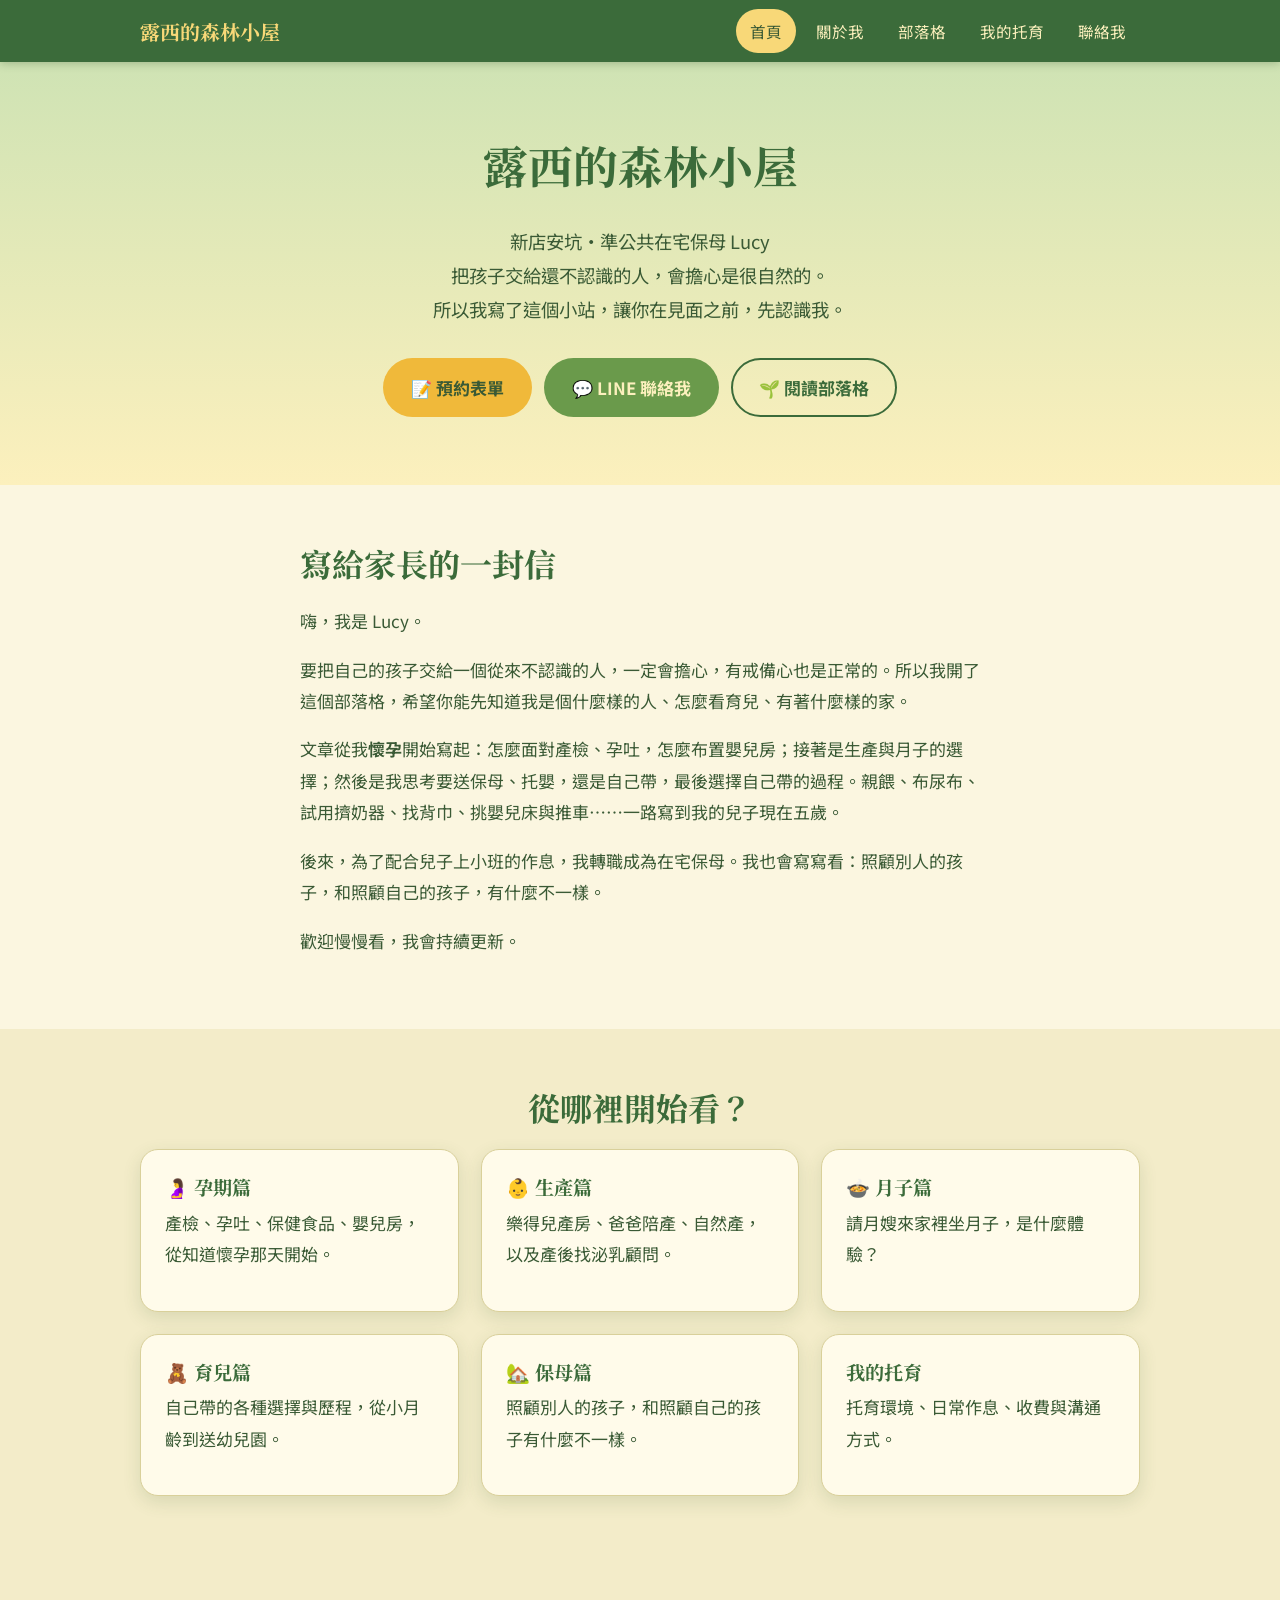
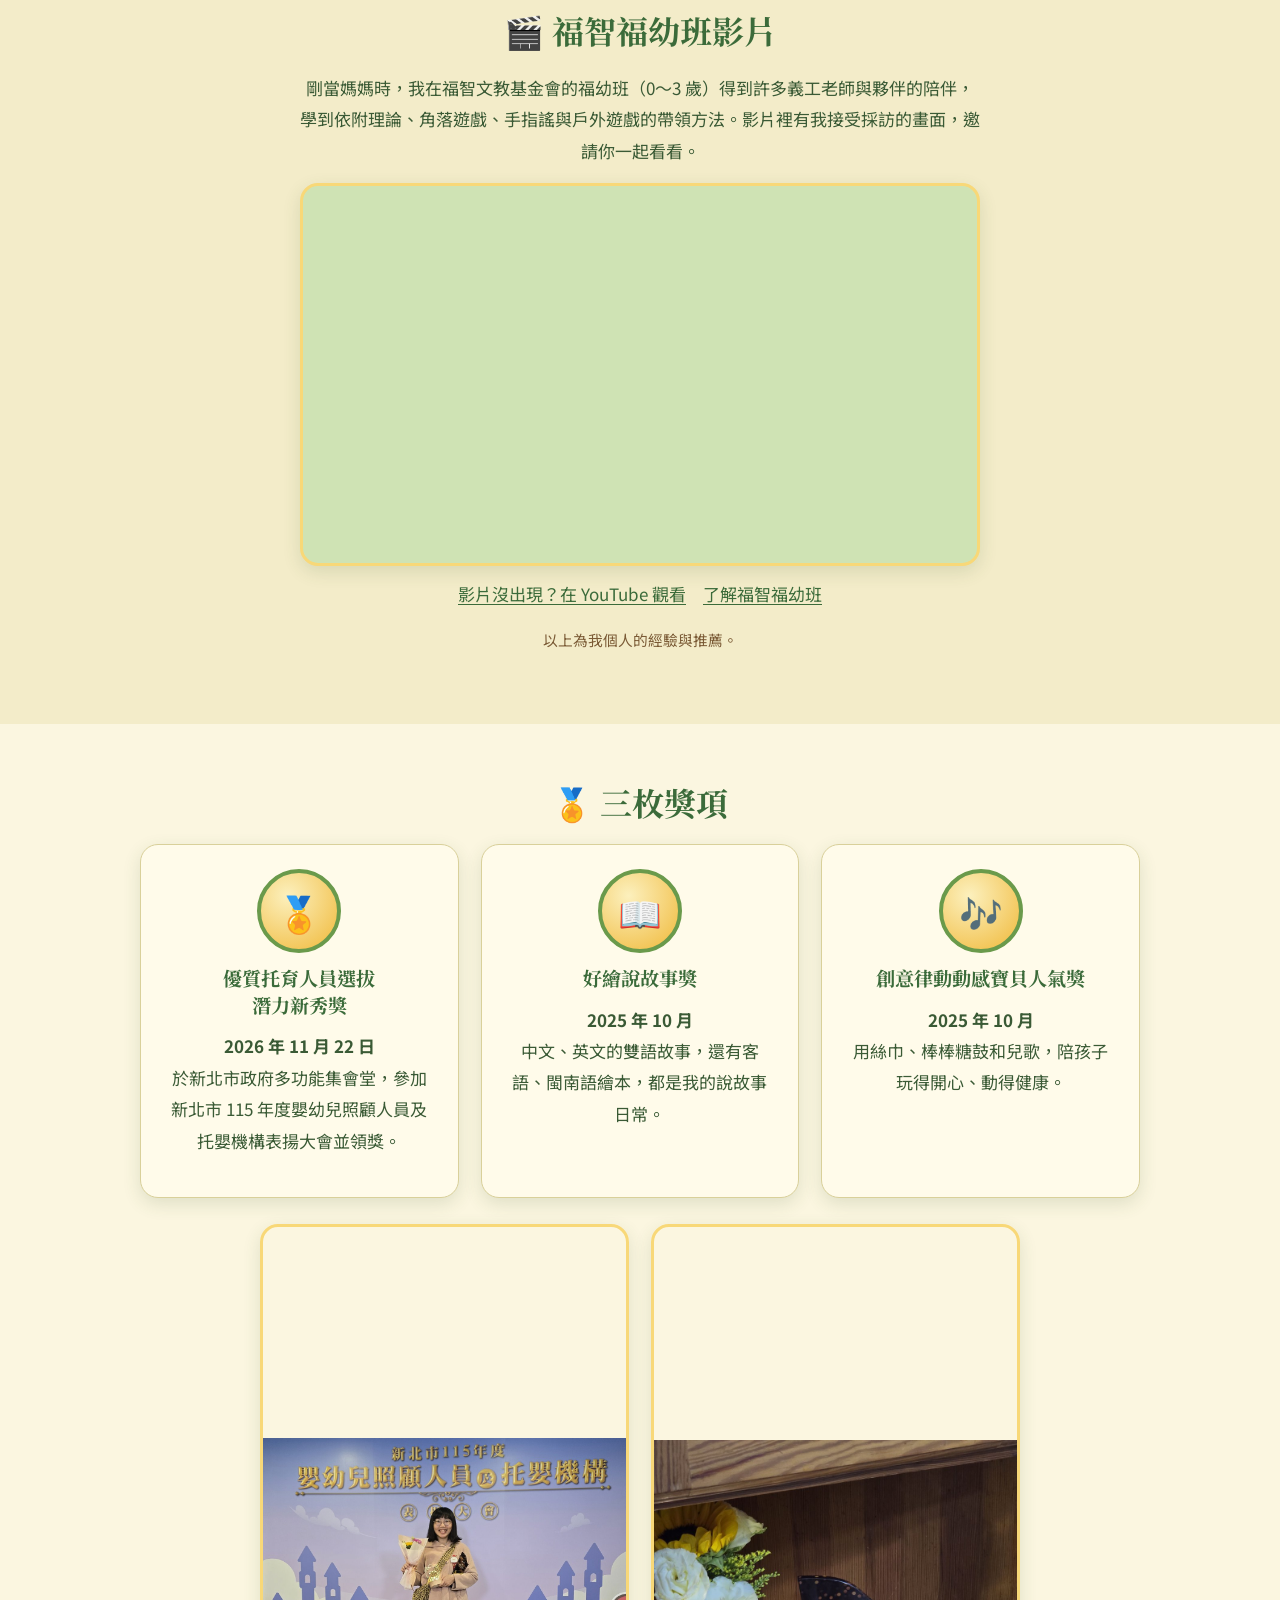
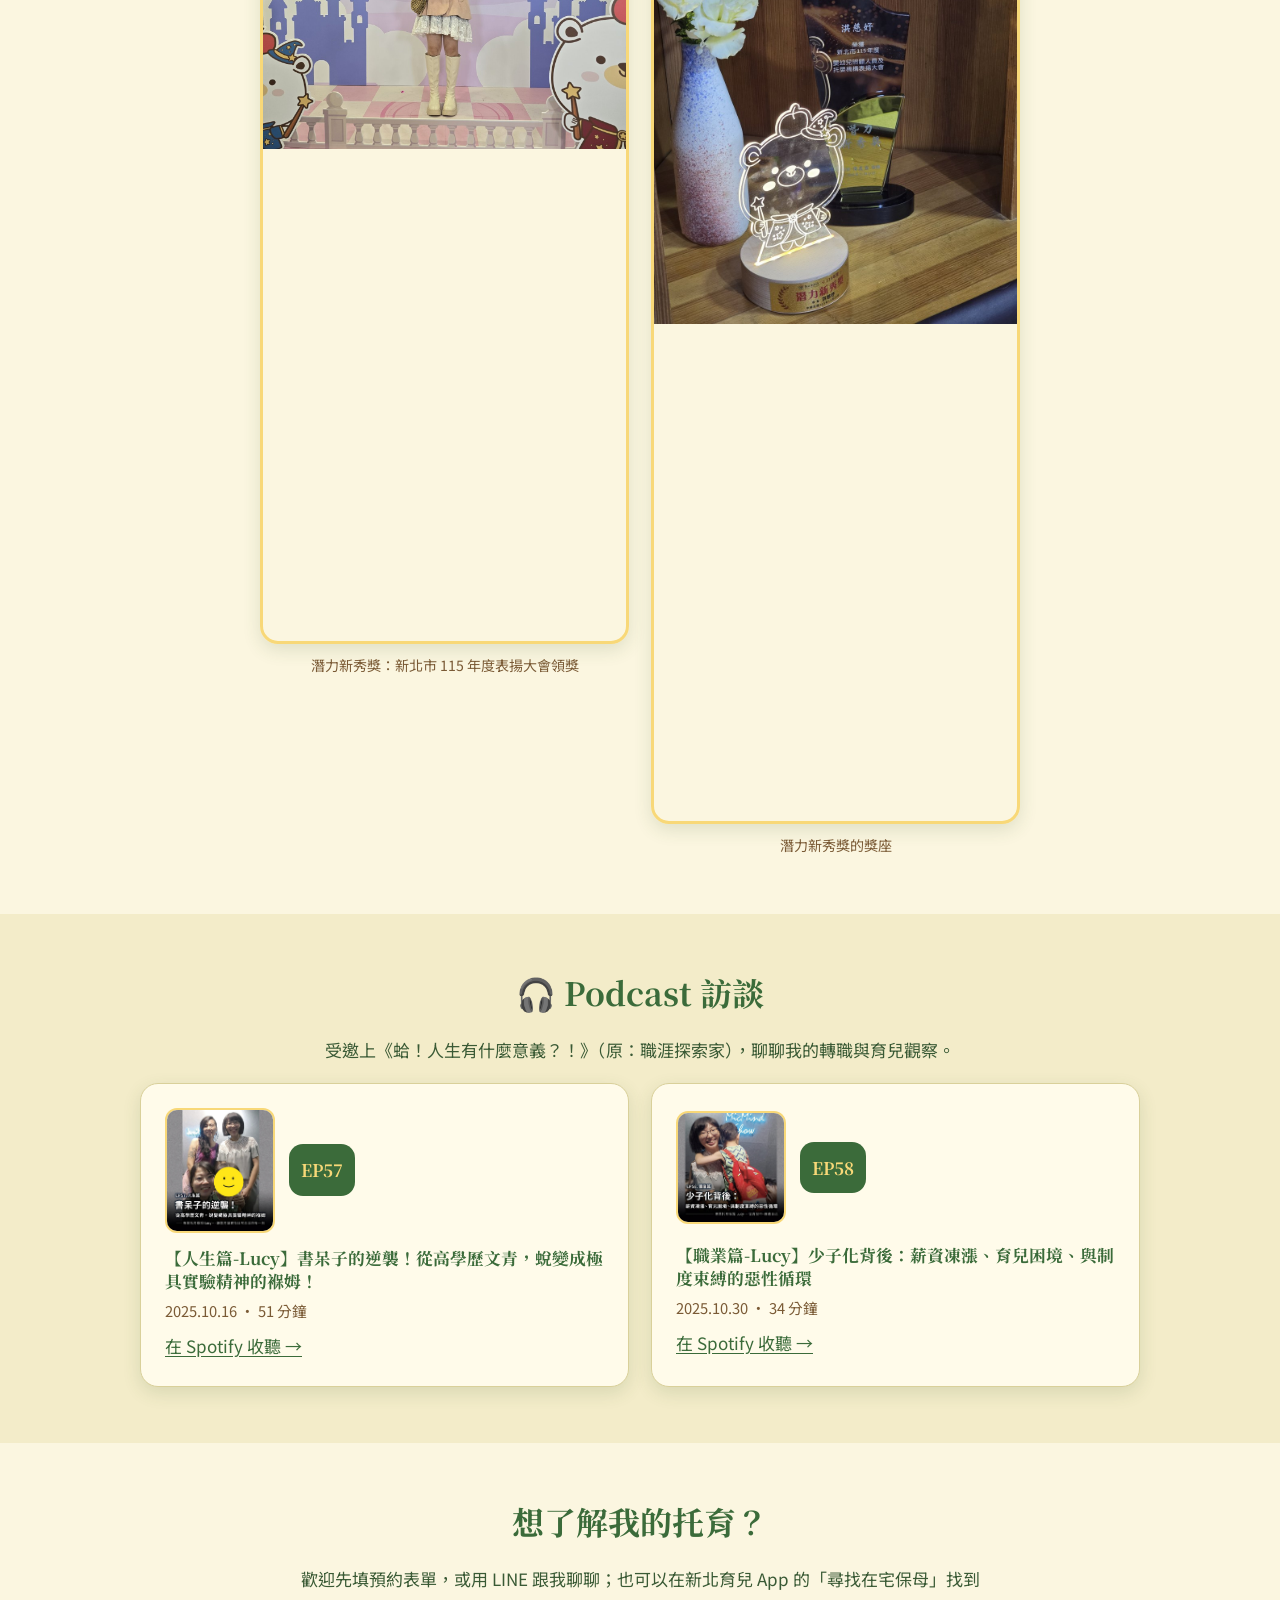
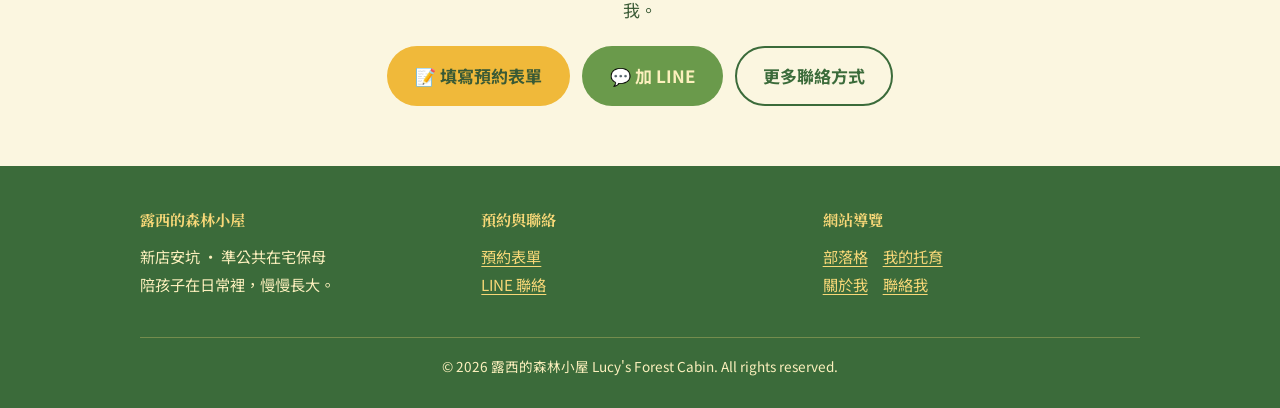
==== index.html @ d0e12591 "Awards text, 月子篇 wording (月嫂), add 收費 section to 我的托育 Co-Authored-By: Claude Sonnet 5.5 <noreply@ant" ====
<!DOCTYPE html>
<html lang="zh-Hant-TW">
<head>
<meta charset="utf-8">
<meta name="viewport" content="width=device-width, initial-scale=1">
<title>露西的森林小屋｜新店安坑準公共在宅保母</title>
<meta name="description" content="新店安坑準公共在宅保母 Lucy 的部落格與托育介紹：孕期、生產、月子、育兒分享。">
<meta name="robots" content="index,follow,max-image-preview:large">
<meta name="keywords" content="新店保母,安坑保母,準公共保母,準公共托育,居家托育,在宅保母,新北保母,0-3歲托育,孕期,生產,月子,育兒">
<script type="application/ld+json">
{"@context":"https://schema.org","@type":["ChildCare","LocalBusiness"],"name":"露西的森林小屋","alternateName":["Lucy 準公共保母","新店安坑準公共在宅保母"],"description":"新店安坑的準公共在宅保母（居家托育）Lucy 的部落格與托育介紹，分享孕期、生產、月子與育兒。","inLanguage":"zh-TW","areaServed":{"@type":"AdministrativeArea","name":"新北市新店區安坑"},"founder":{"@type":"Person","name":"Lucy"},"url":"https://lucy123go.github.io/lucy-forest-cabin/"}
</script>
<meta property="og:title" content="露西的森林小屋｜新店安坑準公共在宅保母">
<meta property="og:description" content="新店安坑準公共在宅保母 Lucy 的部落格與托育介紹：孕期、生產、月子、育兒分享。">
<link rel="canonical" href="https://lucy123go.github.io/lucy-forest-cabin/">
<meta property="og:url" content="https://lucy123go.github.io/lucy-forest-cabin/">
<meta property="og:type" content="website">
<meta property="og:locale" content="zh_TW">
<meta property="og:site_name" content="露西的森林小屋">
<link rel="preconnect" href="https://fonts.googleapis.com">
<link rel="preconnect" href="https://fonts.gstatic.com" crossorigin>
<link href="https://fonts.googleapis.com/css2?family=Noto+Sans+TC:wght@400;700&family=Noto+Serif+TC:wght@600;700&display=swap" rel="stylesheet">
<link rel="stylesheet" href="css/styles.css">
</head>
<body>
<header class="site-header">
  <div class="wrap">
    <a class="brand" href="index.html">露西的森林小屋</a>
    <input type="checkbox" id="nav-toggle" class="nav-toggle" aria-label="開啟選單">
    <label for="nav-toggle" class="nav-btn" aria-hidden="true">☰</label>
    <nav class="nav" aria-label="主選單"><ul><li><a href="index.html" aria-current="page">首頁</a></li><li><a href="about.html">關於我</a></li><li><a href="blog.html">部落格</a></li><li><a href="care.html">我的托育</a></li><li><a href="contact.html">聯絡我</a></li></ul></nav>
  </div>
</header>
<main>

<section class="hero">
  <div class="wrap">
    <h1>露西的森林小屋</h1>
    <p class="lead">新店安坑・準公共在宅保母 Lucy<br>把孩子交給還不認識的人，會擔心是很自然的。<br>所以我寫了這個小站，讓你在見面之前，先認識我。</p>
    <a class="btn btn-primary" href="https://www.surveycake.com/s/yQn8e" target="_blank" rel="noopener">📝 預約表單</a>
    <a class="btn btn-line" href="https://line.me/ti/p/w9hIFDqCxX" target="_blank" rel="noopener">💬 LINE 聯絡我</a>
    <a class="btn btn-ghost" href="blog.html">🌱 閱讀部落格</a>
  </div>
</section>

<section id="letter">
  <div class="wrap narrow">
    <h2>寫給家長的一封信</h2>
    <p>嗨，我是 Lucy。</p>
    <p>要把自己的孩子交給一個從來不認識的人，一定會擔心，有戒備心也是正常的。所以我開了這個部落格，希望你能先知道我是個什麼樣的人、怎麼看育兒、有著什麼樣的家。</p>
    <p>文章從我<b>懷孕</b>開始寫起：怎麼面對產檢、孕吐，怎麼布置嬰兒房；接著是生產與月子的選擇；然後是我思考要送保母、托嬰，還是自己帶，最後選擇自己帶的過程。親餵、布尿布、試用擠奶器、找背巾、挑嬰兒床與推車……一路寫到我的兒子現在五歲。</p>
    <p>後來，為了配合兒子上小班的作息，我轉職成為在宅保母。我也會寫寫看：照顧別人的孩子，和照顧自己的孩子，有什麼不一樣。</p>
    <p>歡迎慢慢看，我會持續更新。</p>
  </div>
</section>

<section class="alt" id="categories">
  <div class="wrap">
    <h2 class="center">從哪裡開始看？</h2>
    <div class="grid grid-3">
      <a class="card cat-card" href="blog.html#pregnancy"><h3>🤰 孕期篇</h3><p>產檢、孕吐、保健食品、嬰兒房，從知道懷孕那天開始。</p></a>
      <a class="card cat-card" href="blog.html#birth"><h3>👶 生產篇</h3><p>樂得兒產房、爸爸陪產、自然產，以及產後找泌乳顧問。</p></a>
      <a class="card cat-card" href="blog.html#postpartum"><h3>🍲 月子篇</h3><p>請月嫂來家裡坐月子，是什麼體驗？</p></a>
      <a class="card cat-card" href="blog.html#parenting"><h3>🧸 育兒篇</h3><p>自己帶的各種選擇與歷程，從小月齡到送幼兒園。</p></a>
      <a class="card cat-card" href="blog.html#nanny"><h3>🏡 保母篇</h3><p>照顧別人的孩子，和照顧自己的孩子有什麼不一樣。</p></a>
      <a class="card cat-card" href="care.html"><h3>我的托育</h3><p>托育環境、日常作息、收費與溝通方式。</p></a>
    </div>
  </div>
</section>

<section class="alt" id="video">
  <div class="wrap narrow center">
    <h2>🎬 福智福幼班影片</h2>
    <p>剛當媽媽時，我在福智文教基金會的福幼班（0～3 歲）得到許多義工老師與夥伴的陪伴，學到依附理論、角落遊戲、手指謠與戶外遊戲的帶領方法。影片裡有我接受採訪的畫面，邀請你一起看看。</p>
    <div class="video">
      <iframe src="https://www.youtube-nocookie.com/embed/RWcWLIvJ5LQ" title="福智福幼班影片" loading="lazy" allow="accelerometer; clipboard-write; encrypted-media; gyroscope; picture-in-picture; web-share" allowfullscreen></iframe>
    </div>
    <p style="margin-top:12px"><a href="https://www.youtube.com/watch?v=RWcWLIvJ5LQ" target="_blank" rel="noopener">影片沒出現？在 YouTube 觀看</a>　<a href="https://bwfoce.org/web/article/%E7%A6%8F%E5%B9%BC%E7%8F%AD%EF%BC%880~3%E6%AD%B2%EF%BC%89-YoINSAP5qWt5YuZ5LuL57S5LeWssOW5vOWFkg~~" target="_blank" rel="noopener">了解福智福幼班</a></p><p class="sub-cats">以上為我個人的經驗與推薦。</p>
  </div>
</section>

<section id="awards">
  <div class="wrap">
    <h2 class="center">🏅 三枚獎項</h2>
    <div class="grid grid-3">
      <div class="card award"><div class="medal" aria-hidden="true">🏅</div><h3>優質托育人員選拔<br>潛力新秀獎</h3><p><b>2026 年 11 月 22 日</b><br>於新北市政府多功能集會堂，參加新北市 115 年度嬰幼兒照顧人員及托嬰機構表揚大會並領獎。</p></div>
      <div class="card award"><div class="medal" aria-hidden="true">📖</div><h3>好繪說故事獎</h3><p><b>2025 年 10 月</b><br>中文、英文的雙語故事，還有客語、閩南語繪本，都是我的說故事日常。</p></div>
      <div class="card award"><div class="medal" aria-hidden="true">🎶</div><h3>創意律動動感寶貝人氣獎</h3><p><b>2025 年 10 月</b><br>用絲巾、棒棒糖鼓和兒歌，陪孩子玩得開心、動得健康。</p></div>
    </div>
    <div class="grid grid-2 shots shots-2">
      <figure><img src="images/award-stage.jpg" alt="Lucy 手捧花束與潛力新秀獎獎座，站在新北市表揚大會的布置前微笑" loading="lazy" width="1200" height="1020"><figcaption>潛力新秀獎：新北市 115 年度表揚大會領獎</figcaption></figure>
      <figure><img src="images/award-trophy.jpg" alt="潛力新秀獎的小熊造型發光獎座與玻璃獎座" loading="lazy" width="900" height="1200"><figcaption>潛力新秀獎的獎座</figcaption></figure>
    </div>
  </div>
</section>

<section class="alt" id="podcast">
  <div class="wrap">
    <h2 class="center">🎧 Podcast 訪談</h2>
    <p class="center">受邀上《蛤！人生有什麼意義？！》（原：職涯探索家），聊聊我的轉職與育兒觀察。</p>
    <div class="grid grid-2">
      <div class="card pod"><img class="pod-img" src="images/podcast-57.jpg" alt="EP57 節目封面：兩位主持人與 Lucy 合影" loading="lazy" width="900" height="1027"><span class="ep">EP57</span><div><h3 style="margin-bottom:.2em;font-size:1.05rem">【人生篇-Lucy】書呆子的逆襲！從高學歷文青，蛻變成極具實驗精神的褓姆！</h3><p class="sub-cats" style="margin-bottom:.4em">2025.10.16 ・ 51 分鐘</p><a href="https://open.spotify.com/episode/7tOjmJIpNbbYkGRoPjoy1n" target="_blank" rel="noopener">在 Spotify 收聽 →</a></div></div>
      <div class="card pod"><img class="pod-img" src="images/podcast-58.jpg" alt="EP58 節目封面：Lucy 抱著孩子微笑" loading="lazy" width="900" height="927"><span class="ep">EP58</span><div><h3 style="margin-bottom:.2em;font-size:1.05rem">【職業篇-Lucy】少子化背後：薪資凍漲、育兒困境、與制度束縛的惡性循環</h3><p class="sub-cats" style="margin-bottom:.4em">2025.10.30 ・ 34 分鐘</p><a href="https://open.spotify.com/episode/3E2VHZdMla4RZXCuHzI1B2" target="_blank" rel="noopener">在 Spotify 收聽 →</a></div></div>
    </div>
  </div>
</section>

<section id="book">
  <div class="wrap narrow center">
    <h2>想了解我的托育？</h2>
    <p>歡迎先填預約表單，或用 LINE 跟我聊聊；也可以在新北育兒 App 的「尋找在宅保母」找到我。</p>
    <a class="btn btn-primary" href="https://www.surveycake.com/s/yQn8e" target="_blank" rel="noopener">📝 填寫預約表單</a>
    <a class="btn btn-line" href="https://line.me/ti/p/w9hIFDqCxX" target="_blank" rel="noopener">💬 加 LINE</a>
    <a class="btn btn-ghost" href="contact.html">更多聯絡方式</a>
  </div>
</section>

</main>
<footer class="site-footer">
  <div class="wrap">
    <div class="cols">
      <div>
        <h4>露西的森林小屋</h4>
        <p>新店安坑 ・ 準公共在宅保母<br>陪孩子在日常裡，慢慢長大。</p>
      </div>
      <div>
        <h4>預約與聯絡</h4>
        <p><a href="https://www.surveycake.com/s/yQn8e" target="_blank" rel="noopener">預約表單</a><br>
        <a href="https://line.me/ti/p/w9hIFDqCxX" target="_blank" rel="noopener">LINE 聯絡</a></p>
      </div>
      <div>
        <h4>網站導覽</h4>
        <p><a href="blog.html">部落格</a>　<a href="care.html">我的托育</a><br><a href="about.html">關於我</a>　<a href="contact.html">聯絡我</a></p>
      </div>
      <!-- ▼ 預留位置：電子報訂閱框（先不放）。要啟用時，把訂閱表單貼進下面這個 div。 -->
      <div class="newsletter-slot" id="newsletter-slot" hidden>
      </div>
    </div>
    <div class="copy">© 2026 露西的森林小屋 Lucy's Forest Cabin. All rights reserved.</div>
  </div>
</footer>
</body>
</html>
---- css/styles.css ----
/* 露西的森林小屋 — 綠色與黃色的自然色系（無純黑、純白） */
:root{
  --bg:#fbf6e0;          /* 奶油米黃 背景 */
  --bg-soft:#f3ecc9;     /* 淺麥黃 區塊 */
  --card:#fffbea;        /* 卡片（暖米色，非純白） */
  --green-900:#3a5a35;   /* 森林綠 文字（不用黑色） */
  --green-700:#3b6b3a;   /* 森林綠 */
  --green-500:#6a9a4b;   /* 葉綠 */
  --green-200:#cfe3b4;   /* 嫩芽綠 */
  --yellow-500:#f0b93a;  /* 蜂蜜黃 */
  --yellow-300:#f8d878;  /* 奶油黃 */
  --yellow-100:#fcf0bd;
  --brown:#7a5a35;       /* 木頭棕 點綴 */
  --line:#d9d09a;
  --radius:18px;
  --shadow:0 6px 18px rgba(60,90,40,.14);
  --font:"Noto Sans TC","PingFang TC","Microsoft JhengHei",system-ui,sans-serif;
  --font-serif:"Noto Serif TC","Songti TC",serif;
}
*{box-sizing:border-box}
html{scroll-behavior:smooth}
body{margin:0;background:var(--bg);color:var(--green-900);font-family:var(--font);line-height:1.85;font-size:17px}
img,iframe{max-width:100%;display:block}
a{color:var(--green-700);text-underline-offset:3px}
a:hover{color:var(--brown)}
h1,h2,h3{font-family:var(--font-serif);line-height:1.4;color:var(--green-700);margin:0 0 .6em}
h1{font-size:clamp(1.9rem,5vw,2.8rem)}
h2{font-size:clamp(1.5rem,3.5vw,2rem)}
h3{font-size:1.2rem}
p{margin:0 0 1em}
.wrap{max-width:1040px;margin:0 auto;padding:0 20px}
.narrow{max-width:720px}
section{padding:56px 0}
.alt{background:var(--bg-soft)}
.sr-only{position:absolute;left:-9999px}

/* 導覽列 */
.site-header{background:var(--green-700);position:sticky;top:0;z-index:20;box-shadow:0 2px 8px rgba(40,70,30,.25)}
.site-header .wrap{display:flex;align-items:center;justify-content:space-between;min-height:62px}
.brand{font-family:var(--font-serif);font-size:1.25rem;font-weight:700;color:var(--yellow-300);text-decoration:none}
.brand:hover{color:var(--yellow-100)}
.nav-toggle{display:none}
.nav-btn{display:none;cursor:pointer;color:var(--yellow-300);font-size:1.6rem;padding:4px 8px}
.nav ul{list-style:none;display:flex;gap:6px;margin:0;padding:0}
.nav a{display:block;padding:8px 14px;border-radius:999px;color:var(--yellow-100);text-decoration:none;font-size:.97rem}
.nav a:hover,.nav a[aria-current="page"]{background:var(--yellow-300);color:var(--green-900)}
@media (max-width:760px){
  .nav-btn{display:block}
  .nav{display:none;position:absolute;left:0;right:0;top:62px;background:var(--green-700);padding:8px 20px 16px}
  .nav ul{flex-direction:column}
  .nav-toggle:checked ~ .nav{display:block}
}

/* 首頁 Hero */
.hero{background:linear-gradient(180deg,var(--green-200) 0%,var(--yellow-100) 100%);padding:72px 0 64px;text-align:center;position:relative;overflow:hidden}
.hero p.lead{font-size:1.15rem;max-width:620px;margin:0 auto 28px}
.hero .leaves{font-size:2rem;letter-spacing:.4em;margin-bottom:8px}
.page-title{background:linear-gradient(180deg,var(--green-200),var(--yellow-100));padding:44px 0 36px;text-align:center}
.page-title p{margin:0}

/* 按鈕 */
.btn{display:inline-block;padding:12px 26px;border-radius:999px;font-weight:700;text-decoration:none;border:2px solid transparent;margin:4px;transition:transform .15s}
.btn:hover{transform:translateY(-2px)}
.btn-primary{background:var(--yellow-500);color:var(--green-900)}
.btn-primary:hover{background:var(--yellow-300);color:var(--green-900)}
.btn-green{background:var(--green-700);color:var(--yellow-100)}
.btn-green:hover{background:var(--green-500);color:var(--yellow-100)}
.btn-line{background:var(--green-500);color:var(--yellow-100)}
.btn-ghost{border-color:var(--green-700);color:var(--green-700)}

/* 卡片與格線 */
.grid{display:grid;gap:22px}
.grid-2{grid-template-columns:repeat(auto-fit,minmax(300px,1fr))}
.grid-3{grid-template-columns:repeat(auto-fit,minmax(240px,1fr))}
.card{background:var(--card);border:1px solid var(--line);border-radius:var(--radius);padding:24px;box-shadow:var(--shadow)}
.card h3{margin-top:0}
.center{text-align:center}
.video{position:relative;aspect-ratio:16/9;border-radius:var(--radius);overflow:hidden;box-shadow:var(--shadow);border:3px solid var(--yellow-300);background:var(--green-200)}
.video iframe{position:absolute;inset:0;width:100%;height:100%;border:0}

/* 獎項 */
.award{text-align:center}
.award .medal{width:84px;height:84px;margin:0 auto 12px;border-radius:50%;background:radial-gradient(circle at 35% 30%,var(--yellow-100),var(--yellow-500));display:grid;place-items:center;font-size:2.2rem;border:4px solid var(--green-500)}
.award img{margin:0 auto 12px;max-height:120px}

/* Podcast */
.pod{display:flex;gap:14px;align-items:center}
.pod .ep{flex:none;background:var(--green-700);color:var(--yellow-300);font-weight:700;border-radius:14px;padding:10px 12px;font-family:var(--font-serif)}

/* 部落格 */
.chips{display:flex;flex-wrap:wrap;gap:10px;justify-content:center;margin-bottom:28px}
.chip{border:2px solid var(--green-500);background:var(--card);color:var(--green-700);padding:6px 18px;border-radius:999px;cursor:pointer;font:inherit;font-size:.95rem}
.chip[aria-pressed="true"],.chip:hover{background:var(--green-700);color:var(--yellow-100);border-color:var(--green-700)}
.post{display:flex;flex-direction:column}
.tag{display:inline-block;align-self:flex-start;background:var(--yellow-300);color:var(--green-900);border-radius:999px;padding:1px 12px;font-size:.82rem;margin-bottom:10px}
.post time{font-size:.85rem;color:var(--brown)}
.post h3 a{text-decoration:none}
.sub-cats{font-size:.92rem;color:var(--brown)}
article.entry h2{margin-top:1.6em}
article.entry{background:var(--card);border:1px solid var(--line);border-radius:var(--radius);padding:28px;box-shadow:var(--shadow)}
.note{background:var(--yellow-100);border-left:6px solid var(--yellow-500);padding:12px 16px;border-radius:8px;font-size:.95rem}

/* 清單 */
.leaf-list{list-style:none;padding:0;margin:0}
.leaf-list li{padding-left:1.8em;position:relative;margin-bottom:.5em}
.leaf-list li::before{content:"🍃";position:absolute;left:0}
.timeline{list-style:none;margin:0;padding:0;border-left:4px solid var(--green-200)}
.timeline li{position:relative;padding:0 0 18px 22px}
.timeline li::before{content:"";position:absolute;left:-10px;top:8px;width:16px;height:16px;border-radius:50%;background:var(--yellow-500);border:3px solid var(--green-500)}
.timeline b{color:var(--green-700)}

/* 頁尾 */
.site-footer{background:var(--green-700);color:var(--yellow-100);padding:40px 0 28px;font-size:.95rem}
.site-footer a{color:var(--yellow-300)}
.site-footer .cols{display:grid;gap:24px;grid-template-columns:repeat(auto-fit,minmax(220px,1fr))}
.site-footer h4{margin:0 0 8px;color:var(--yellow-300);font-family:var(--font-serif)}
.newsletter-slot{min-height:0}  /* 預留：電子報訂閱框（先不放） */
.copy{margin-top:24px;padding-top:16px;border-top:1px solid rgba(248,216,120,.3);text-align:center;font-size:.85rem}

.cat-card{display:block;text-decoration:none;color:var(--green-900);transition:transform .15s}
.cat-card:hover{transform:translateY(-3px);color:var(--green-900);background:var(--yellow-100)}
.cat-card h3{margin-bottom:.3em}
.tag.first{background:var(--green-500);color:var(--yellow-100);margin-left:6px}

.shots{margin-top:26px;align-items:start}
.shots figure{margin:0}
.shots img{width:100%;aspect-ratio:3/4;object-fit:cover;object-position:center 30%;border-radius:var(--radius);border:3px solid var(--yellow-300);box-shadow:var(--shadow)}
.shots figcaption{text-align:center;font-size:.88rem;color:var(--brown);margin-top:8px}
.pod{flex-wrap:wrap}
.pod .pod-img{width:110px;height:auto;border-radius:12px;flex:none;border:2px solid var(--yellow-300)}
@media (max-width:520px){.pod .pod-img{width:100%}}

.about-intro{display:grid;grid-template-columns:200px 1fr;gap:24px;align-items:center;margin-bottom:1.2em}
.about-photo{width:200px;height:auto;aspect-ratio:4/5;object-fit:cover;border-radius:var(--radius);border:3px solid var(--yellow-300);box-shadow:var(--shadow)}
@media (max-width:560px){.about-intro{grid-template-columns:1fr;justify-items:center;text-align:center}.about-photo{width:70%}}

.shots-2{max-width:760px;margin-left:auto;margin-right:auto}
.shots-2 img{aspect-ratio:auto;object-fit:contain}
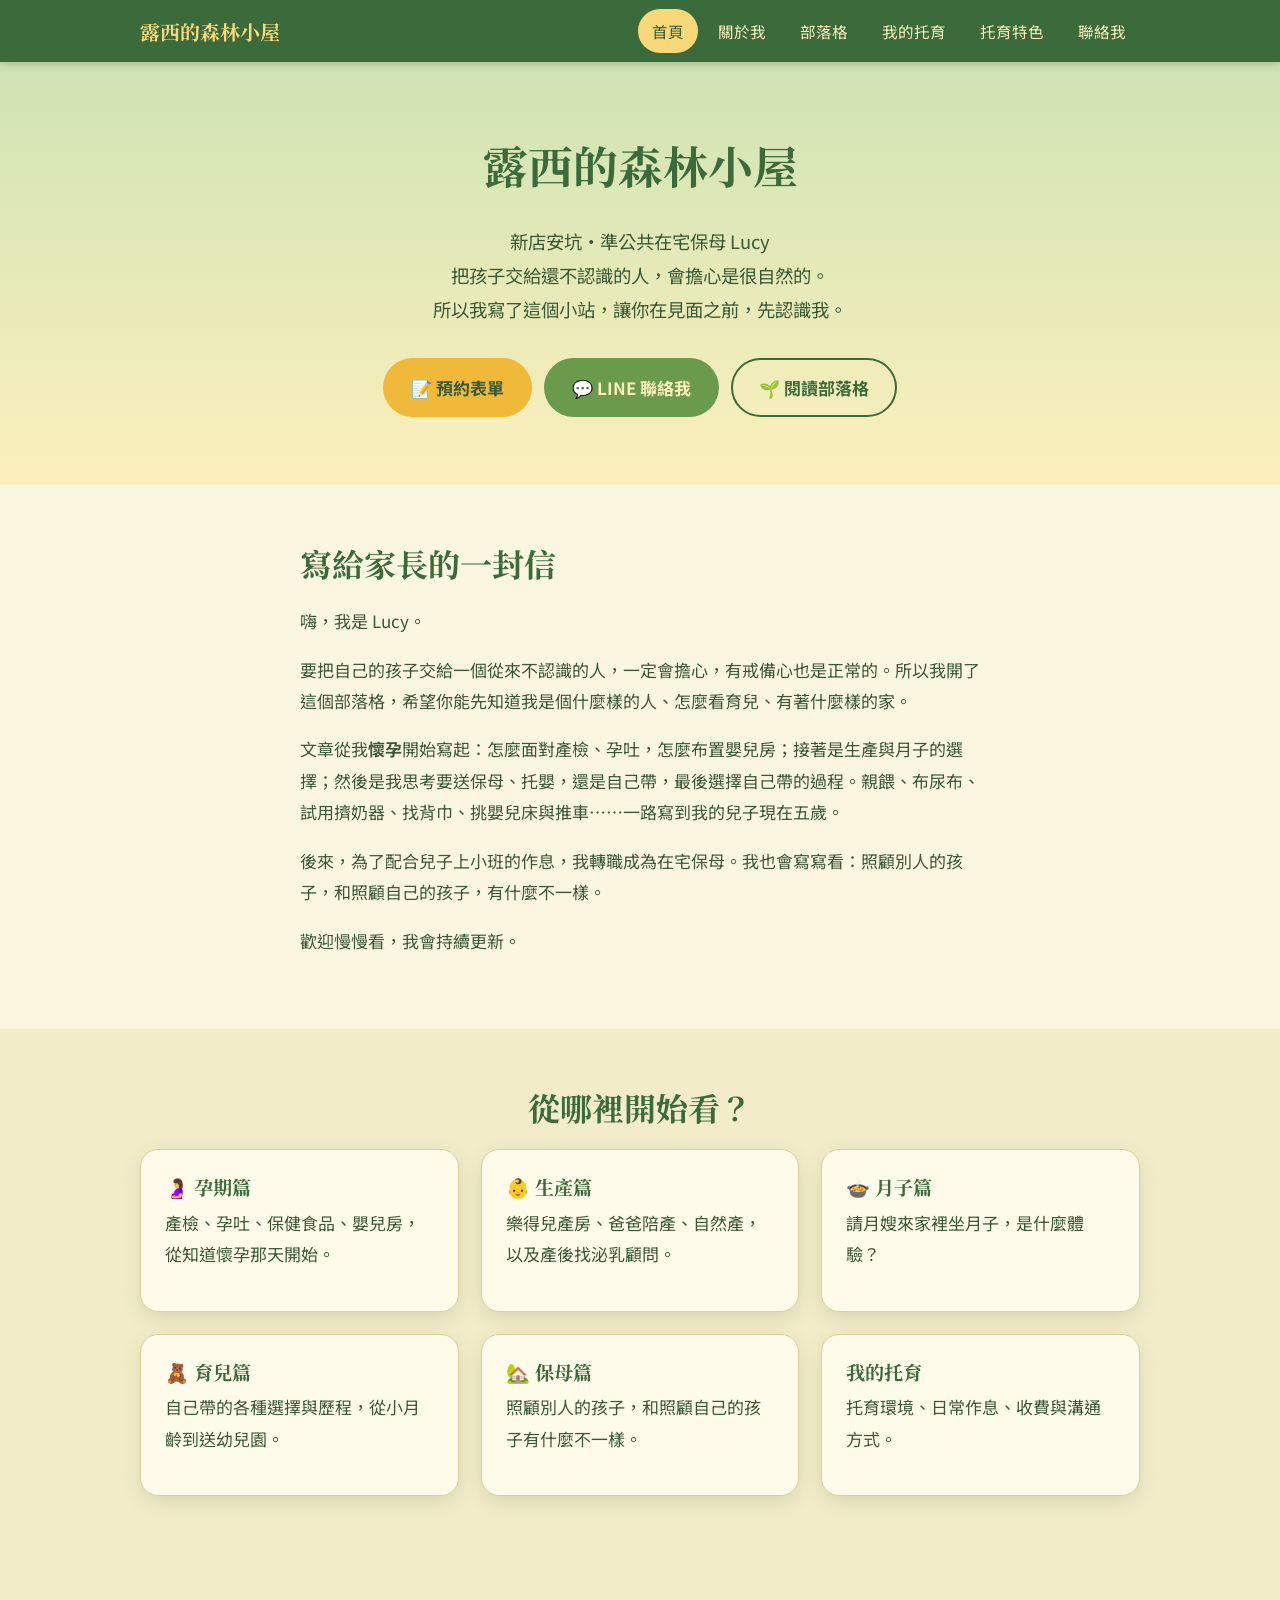
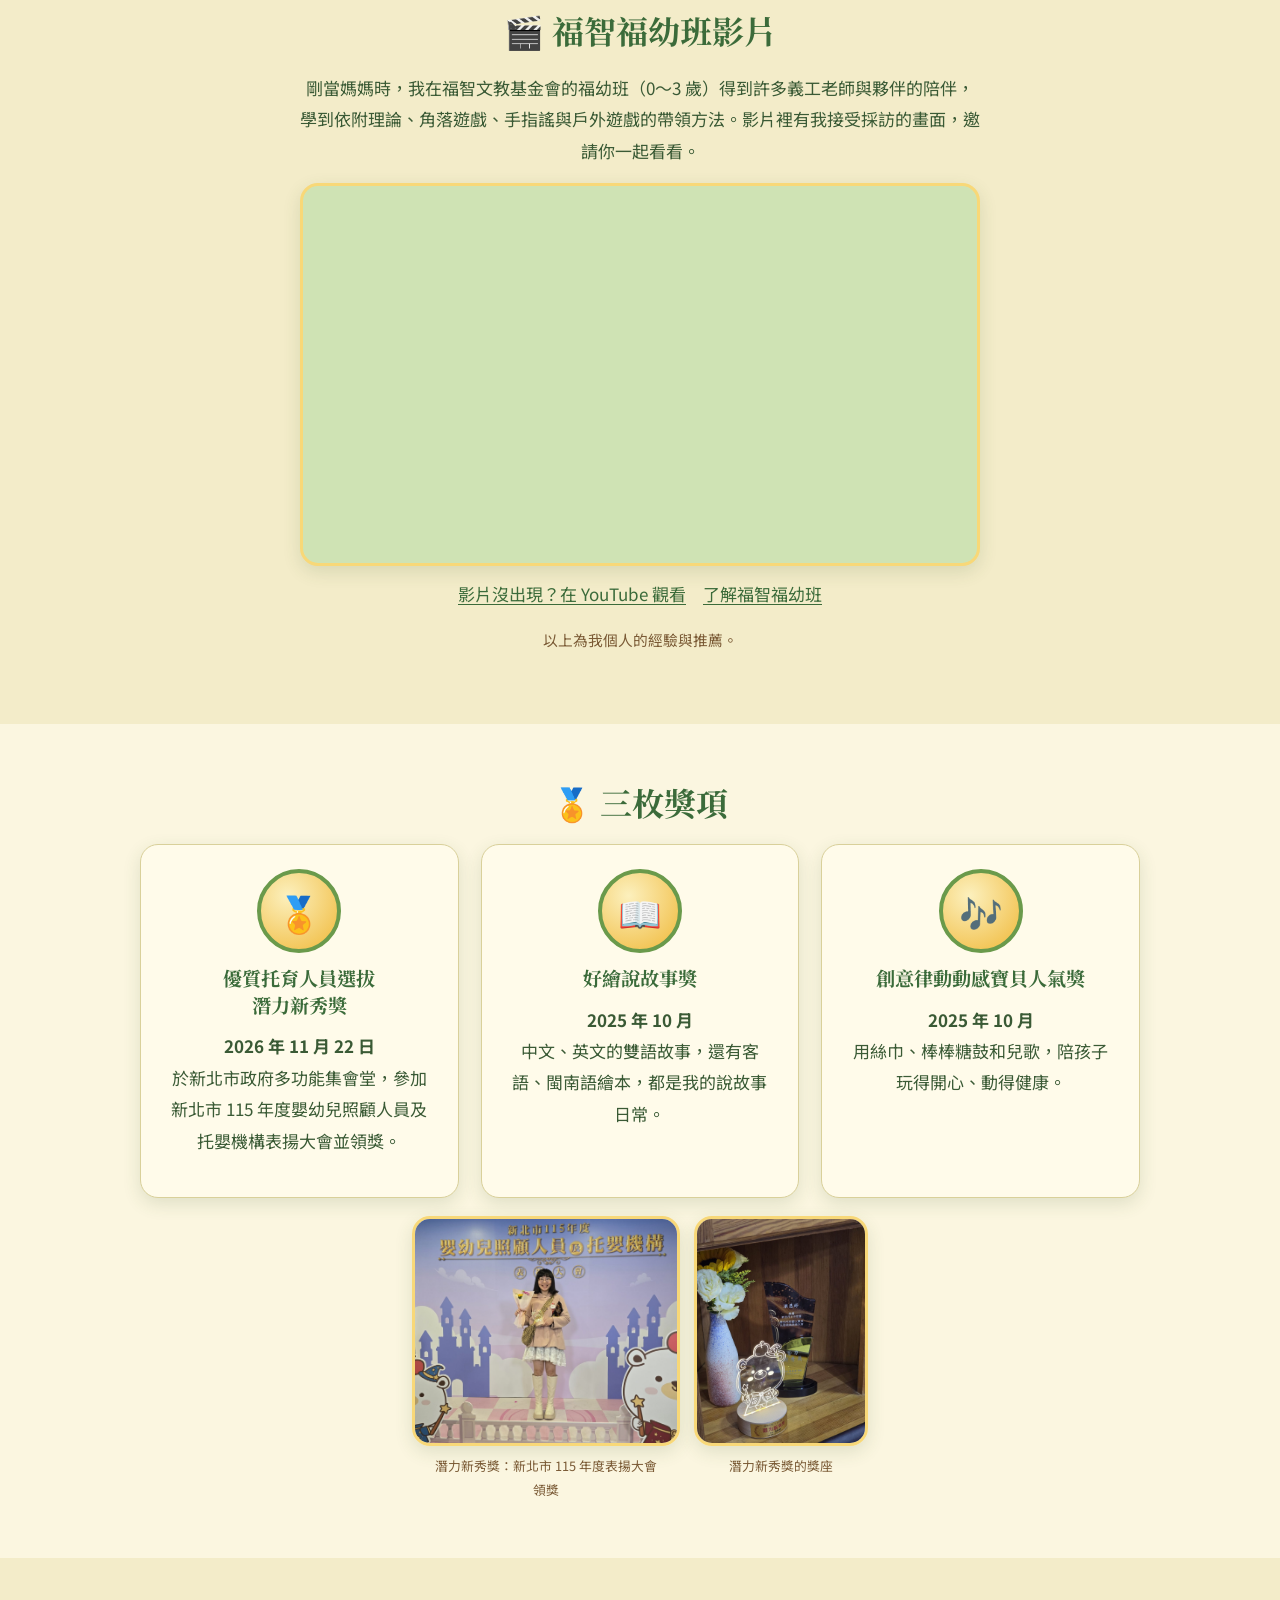
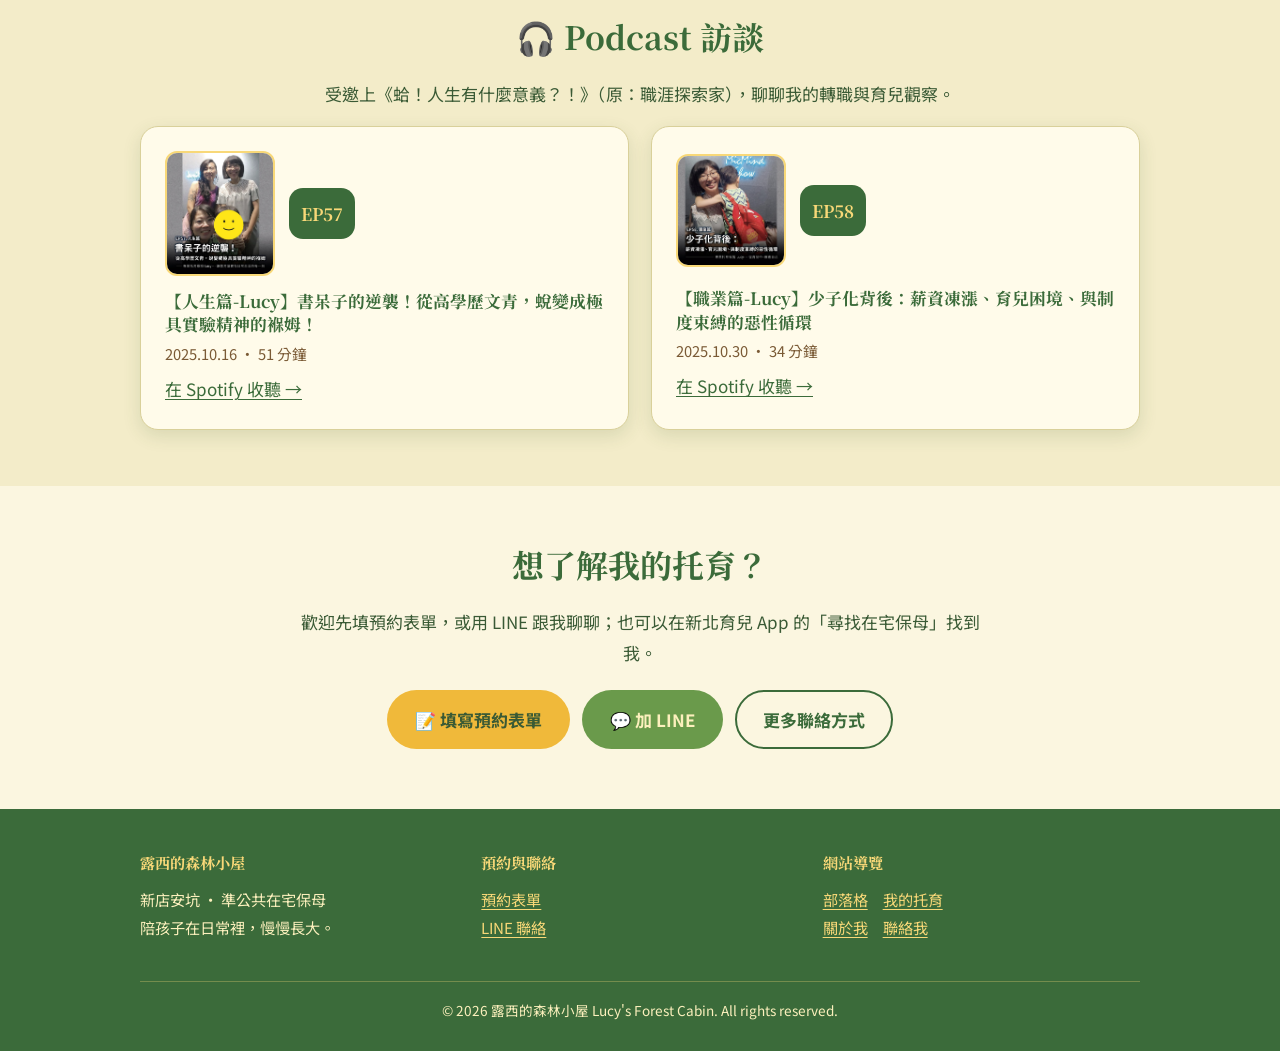
==== commit a4cbd6ad: "Add 托育特色 page (music, reading, outdoor, fitness, toys, fish meals, finger foods) with photos; nav li" ====
--- a/index.html
+++ b/index.html
@@ -28,7 +28,7 @@
     <a class="brand" href="index.html">露西的森林小屋</a>
     <input type="checkbox" id="nav-toggle" class="nav-toggle" aria-label="開啟選單">
     <label for="nav-toggle" class="nav-btn" aria-hidden="true">☰</label>
-    <nav class="nav" aria-label="主選單"><ul><li><a href="index.html" aria-current="page">首頁</a></li><li><a href="about.html">關於我</a></li><li><a href="blog.html">部落格</a></li><li><a href="care.html">我的托育</a></li><li><a href="contact.html">聯絡我</a></li></ul></nav>
+    <nav class="nav" aria-label="主選單"><ul><li><a href="index.html" aria-current="page">首頁</a></li><li><a href="about.html">關於我</a></li><li><a href="blog.html">部落格</a></li><li><a href="care.html">我的托育</a></li><li><a href="features.html">托育特色</a></li><li><a href="contact.html">聯絡我</a></li></ul></nav>
   </div>
 </header>
 <main>
--- a/css/styles.css
+++ b/css/styles.css
@@ -136,3 +136,64 @@
 
 .shots-2{max-width:760px;margin-left:auto;margin-right:auto}
 .shots-2 img{aspect-ratio:auto;object-fit:contain}
+
+/* 試算器 */
+.calc{margin-top:22px}
+.seg{display:flex;gap:8px;margin-bottom:14px}
+.seg button{flex:1;border:2px solid var(--green-500);background:var(--card);color:var(--green-700);padding:8px;border-radius:999px;font:inherit;cursor:pointer}
+.seg button.on{background:var(--green-700);color:var(--yellow-100);border-color:var(--green-700)}
+.calc .row{display:flex;justify-content:space-between;margin-top:10px}
+.calc output{font-weight:700;color:var(--green-700)}
+.calc input[type=range]{width:100%;accent-color:var(--green-500)}
+.bars{margin:14px 0}
+.bar{display:grid;grid-template-columns:4em 1fr 7.5em;gap:8px;align-items:center;margin:6px 0;font-size:.92rem}
+.bar i{display:block;background:var(--bg-soft);border-radius:999px;height:14px;overflow:hidden}
+.bar u{display:block;height:100%;background:var(--green-200);border-radius:999px;transition:width .25s}
+.bar u.pay{background:var(--yellow-500)}
+.bar em{font-style:normal;text-align:right}
+.result{display:grid;grid-template-columns:repeat(auto-fit,minmax(150px,1fr));gap:10px}
+.result div{background:var(--yellow-100);border-radius:12px;padding:10px;text-align:center}
+.result span{display:block;font-size:.85rem;color:var(--brown)}
+.result strong{font-size:1.15rem;color:var(--green-700)}
+/* 請假退費 */
+.leave h3{margin:1.2em 0 .5em}
+.lcard{background:var(--card);border:1px solid var(--line);border-radius:var(--radius);padding:14px 18px;margin-bottom:12px}
+.lcard h4{margin:0 0 6px;color:var(--green-700);font-family:var(--font-serif)}
+.lcard h4 small,.lt small{display:block;font-weight:400;color:var(--brown);font-size:.82rem;font-family:var(--font)}
+.lrow{display:flex;justify-content:space-between;gap:12px;align-items:center;padding:8px 0;border-top:1px dashed var(--line)}
+.amt{font-weight:700;color:var(--green-700);white-space:nowrap}
+.amt.g{color:var(--brown)}
+.amt i{font-style:normal;font-weight:400;font-size:.82rem}
+.no{color:var(--brown);font-size:.92rem;text-align:right}
+.lfoot{margin:6px 0 0;font-size:.85rem;color:var(--brown)}
+.calc input[type=range]{-webkit-appearance:none;appearance:none;height:8px;border-radius:999px;background:var(--green-200);outline:none}
+.calc input[type=range]::-webkit-slider-thumb{-webkit-appearance:none;width:22px;height:22px;border-radius:50%;background:var(--yellow-500);border:3px solid var(--green-700);cursor:pointer}
+.calc input[type=range]::-moz-range-thumb{width:18px;height:18px;border-radius:50%;background:var(--yellow-500);border:3px solid var(--green-700);cursor:pointer}
+
+.tablewrap{overflow-x:auto}
+.subtbl{width:100%;border-collapse:collapse;background:var(--card);border-radius:var(--radius);overflow:hidden;font-size:.95rem}
+.subtbl th,.subtbl td{padding:9px 12px;border-bottom:1px solid var(--line);text-align:center}
+.subtbl th:first-child{text-align:left;font-weight:400}
+.subtbl thead th{background:var(--green-700);color:var(--yellow-100)}
+.subtbl .grp th{background:var(--green-200);color:var(--green-900);text-align:left}
+.subtbl .tot th,.subtbl .tot td{background:var(--yellow-100);font-weight:700;color:var(--green-700)}
+.sel{display:flex;gap:12px;flex-wrap:wrap;margin-bottom:6px}
+.sel label{display:flex;flex-direction:column;font-size:.9rem;color:var(--brown);flex:1;min-width:140px}
+.sel select{margin-top:4px;padding:8px;border:2px solid var(--green-500);border-radius:12px;background:var(--card);color:var(--green-900);font:inherit}
+
+.notes{padding-left:1.4em;font-size:.95rem}
+.notes li{margin-bottom:.5em}
+/* 獎項照片：縮小並排 */
+.shots-2{display:flex;flex-wrap:nowrap;justify-content:center;align-items:flex-start;gap:14px;max-width:none;margin-top:18px}
+.shots-2 figure{flex:0 1 auto;min-width:0}
+.shots-2 img{height:230px;width:auto;max-width:100%;aspect-ratio:auto;object-fit:cover;display:block}
+.shots-2 figcaption{font-size:.8rem;max-width:230px;margin-left:auto;margin-right:auto}
+@media (max-width:560px){.shots-2 img{height:150px}.shots-2 figcaption{max-width:150px}}
+
+.gain{color:var(--brown);font-size:.95rem;margin-top:-.3em}
+.gal{display:grid;grid-template-columns:repeat(3,1fr);gap:14px;margin-top:20px}
+.gal-4{grid-template-columns:repeat(4,1fr)}
+.gal figure{margin:0}
+.gal img{width:100%;aspect-ratio:4/5;object-fit:cover;border-radius:14px;border:3px solid var(--yellow-300);box-shadow:var(--shadow);display:block}
+.gal figcaption{text-align:center;font-size:.8rem;color:var(--brown);margin-top:6px}
+@media (max-width:640px){.gal,.gal-3,.gal-4{grid-template-columns:repeat(2,1fr)}}
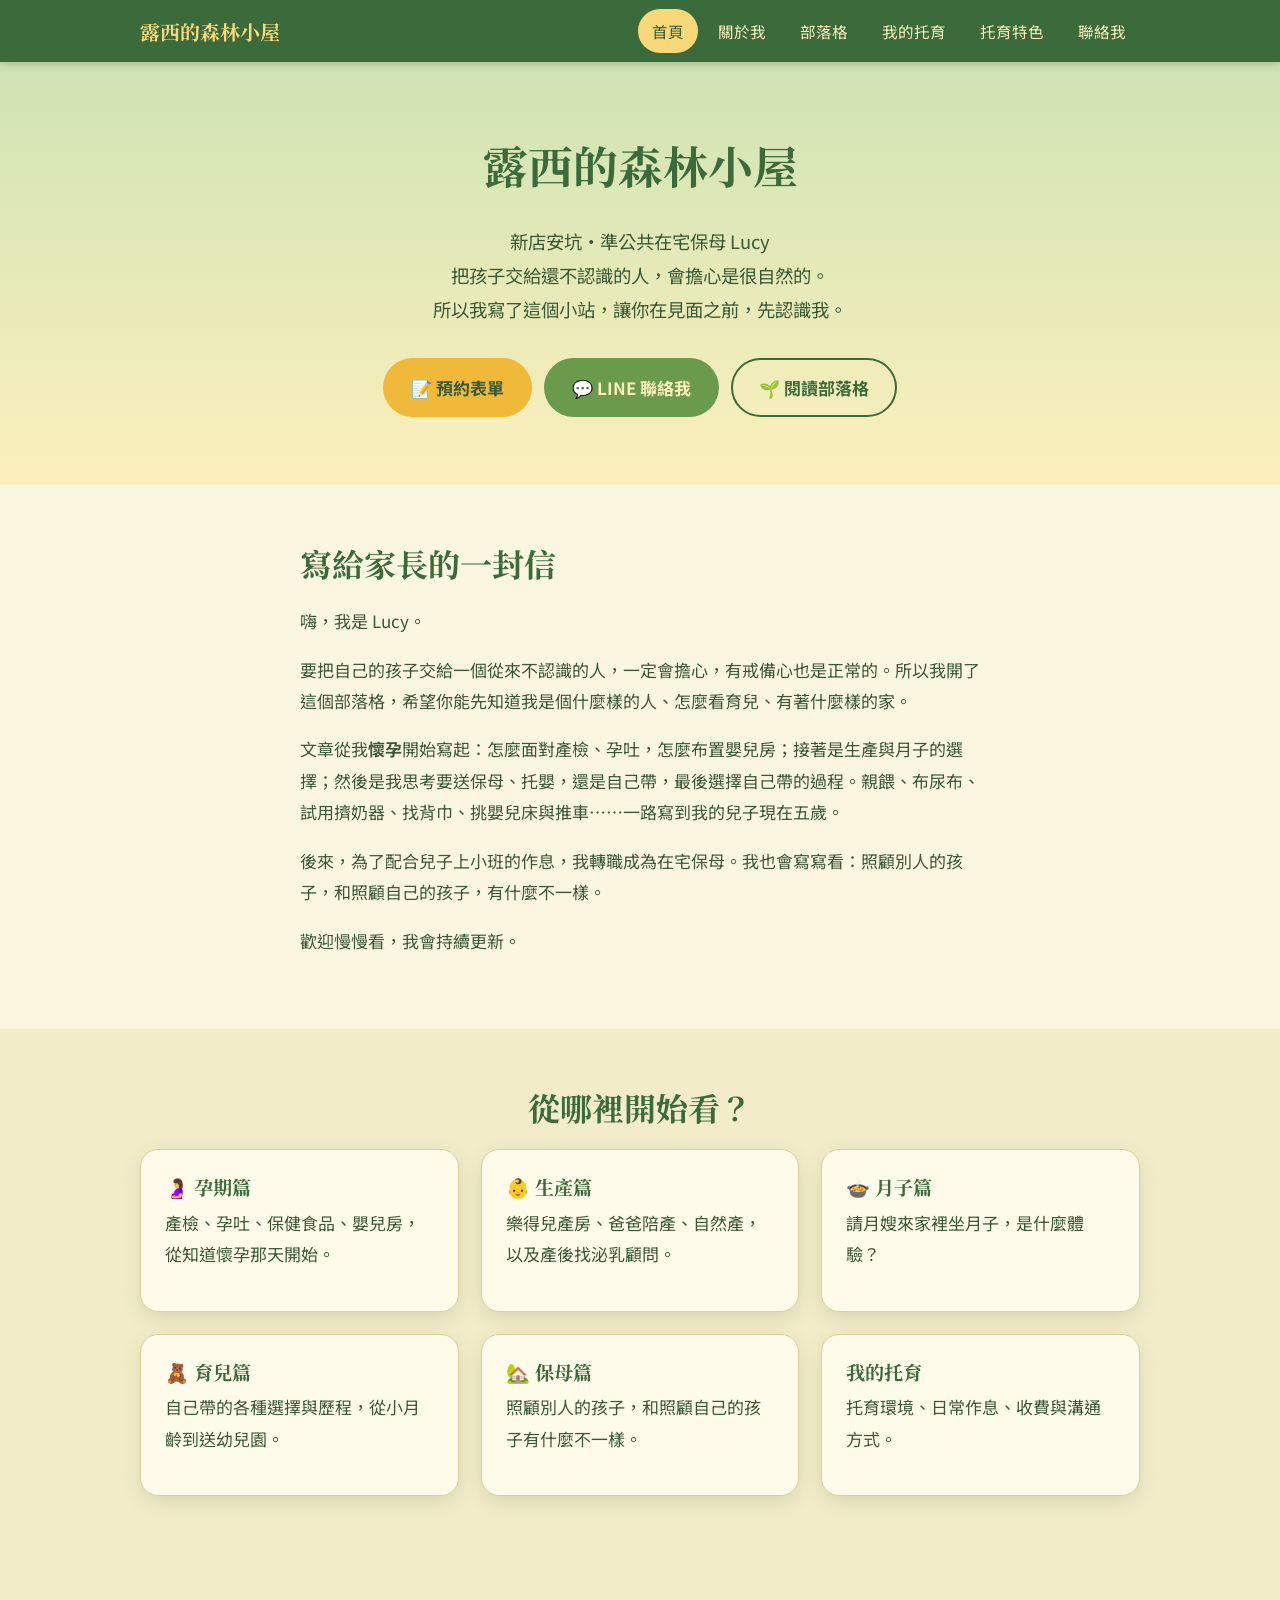
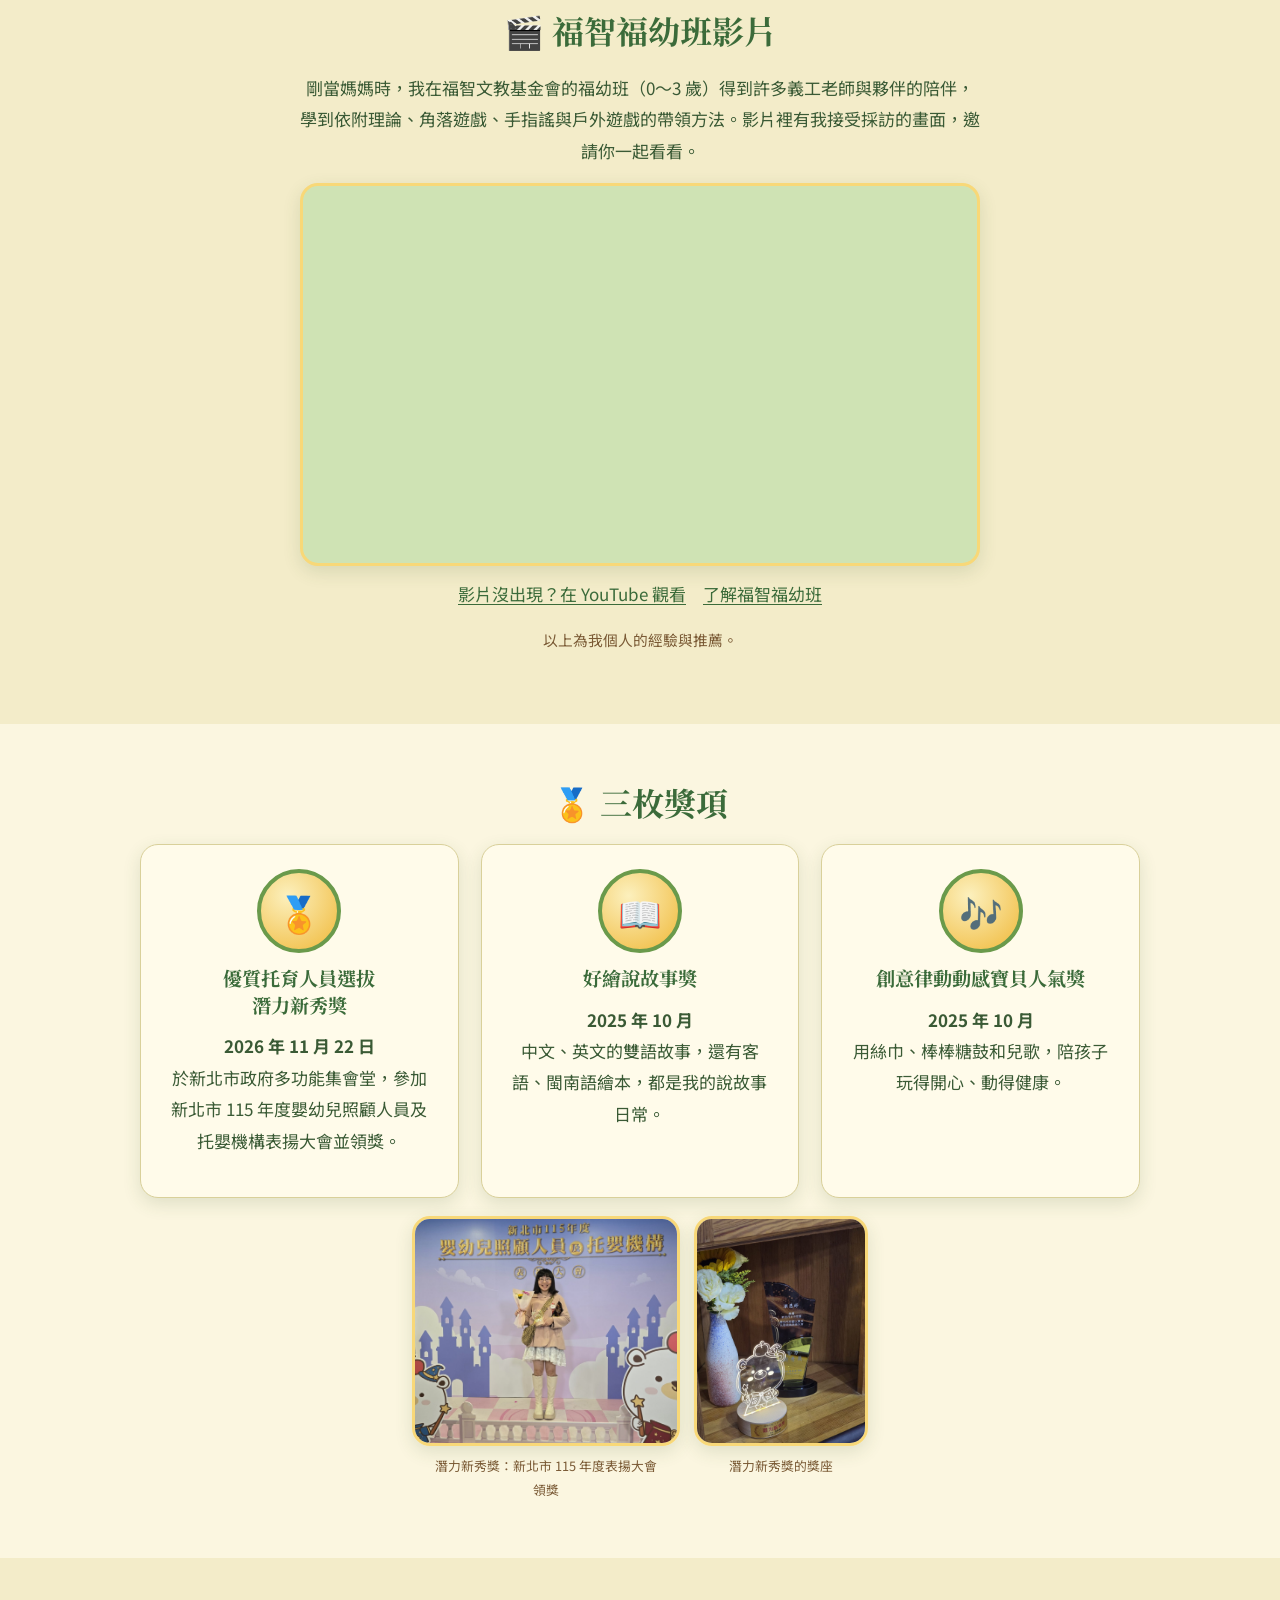
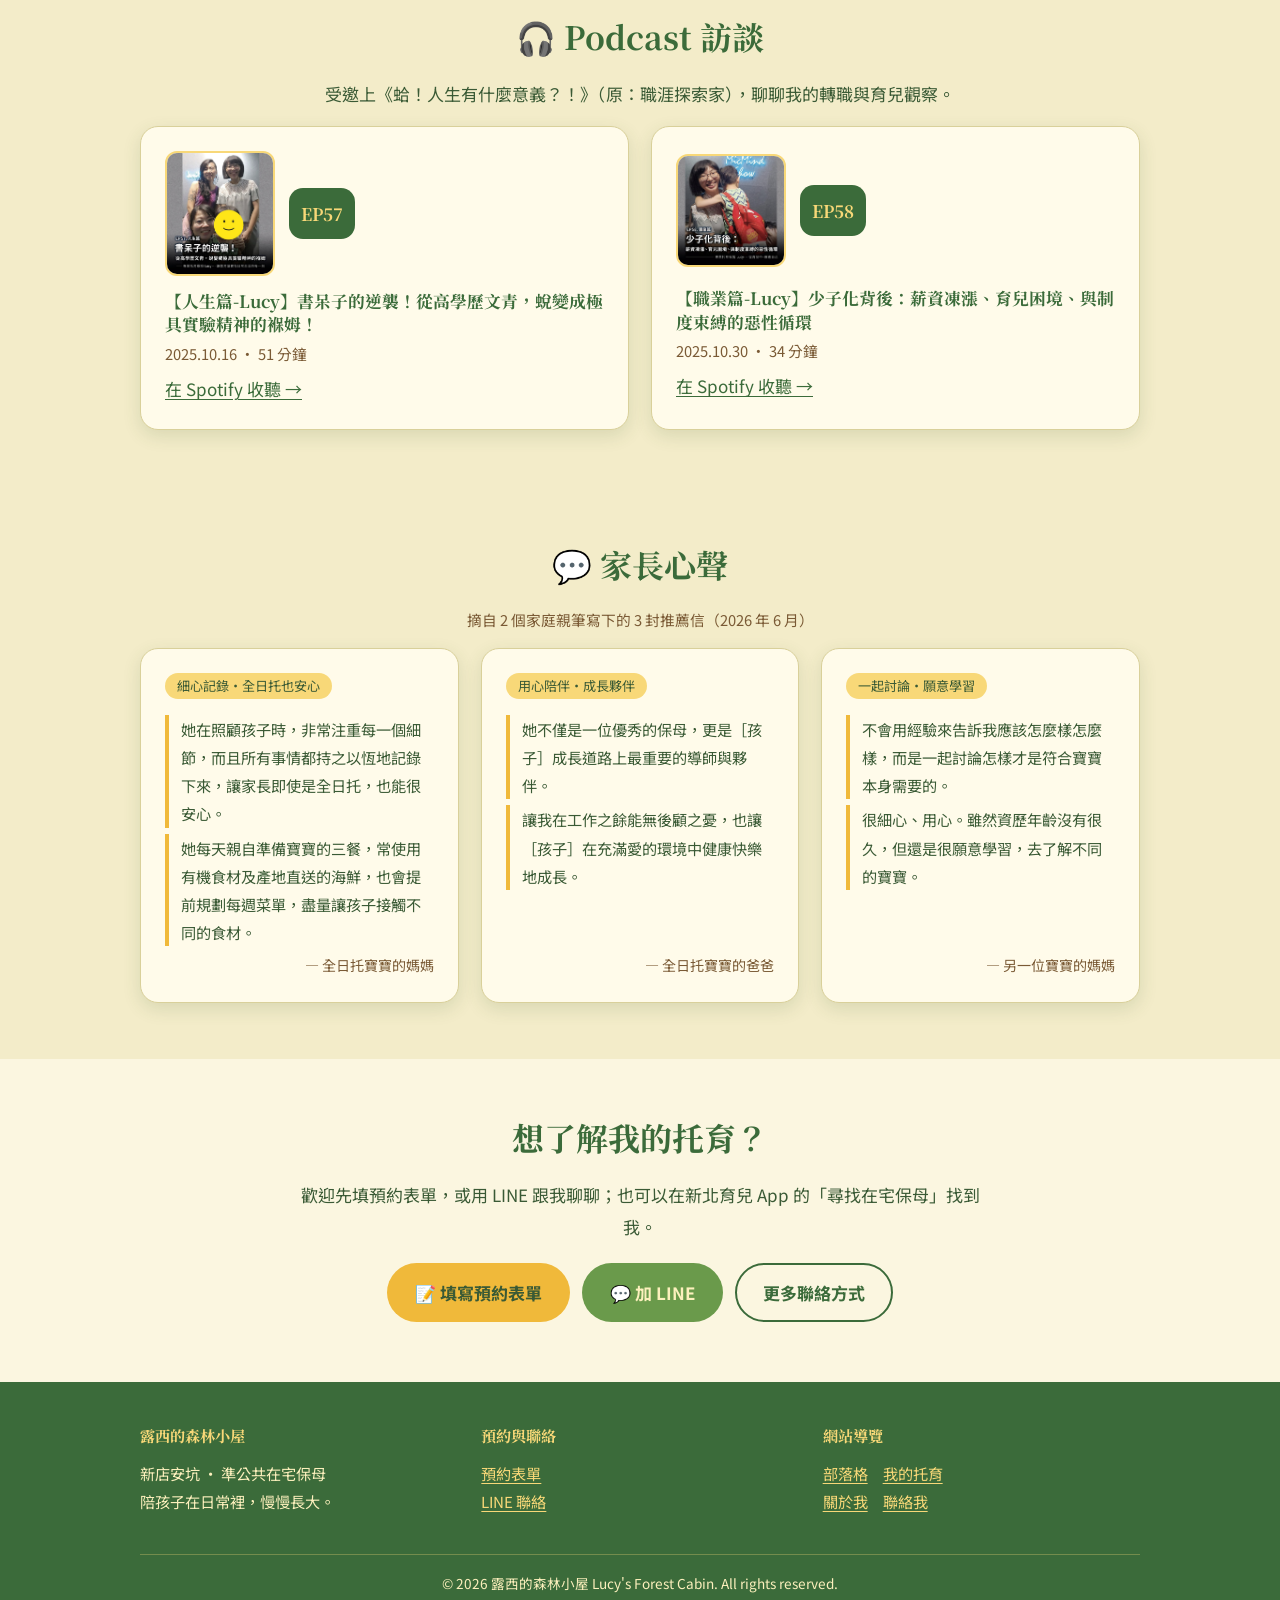
==== commit 4d4cbf83: "Add 泡奶 game section to 托育特色 and 家長心聲 quotes to home page Co-Authored-By: Claude Sonnet 5.5 <noreply@" ====
--- a/index.html
+++ b/index.html
@@ -105,6 +105,27 @@
   </div>
 </section>
 
+<section class="alt" id="voices">
+  <div class="wrap">
+    <h2 class="center">💬 家長心聲</h2>
+    <p class="center sub-cats">摘自 2 個家庭親筆寫下的 3 封推薦信（2026 年 6 月）</p>
+    <div class="grid grid-3">
+      <figure class="card quote"><span class="tag">細心記錄・全日托也安心</span>
+        <blockquote>她在照顧孩子時，非常注重每一個細節，而且所有事情都持之以恆地記錄下來，讓家長即使是全日托，也能很安心。</blockquote>
+        <blockquote>她每天親自準備寶寶的三餐，常使用有機食材及產地直送的海鮮，也會提前規劃每週菜單，盡量讓孩子接觸不同的食材。</blockquote>
+        <figcaption>— 全日托寶寶的媽媽</figcaption></figure>
+      <figure class="card quote"><span class="tag">用心陪伴・成長夥伴</span>
+        <blockquote>她不僅是一位優秀的保母，更是［孩子］成長道路上最重要的導師與夥伴。</blockquote>
+        <blockquote>讓我在工作之餘能無後顧之憂，也讓［孩子］在充滿愛的環境中健康快樂地成長。</blockquote>
+        <figcaption>— 全日托寶寶的爸爸</figcaption></figure>
+      <figure class="card quote"><span class="tag">一起討論・願意學習</span>
+        <blockquote>不會用經驗來告訴我應該怎麼樣怎麼樣，而是一起討論怎樣才是符合寶寶本身需要的。</blockquote>
+        <blockquote>很細心、用心。雖然資歷年齡沒有很久，但還是很願意學習，去了解不同的寶寶。</blockquote>
+        <figcaption>— 另一位寶寶的媽媽</figcaption></figure>
+    </div>
+  </div>
+</section>
+
 <section id="book">
   <div class="wrap narrow center">
     <h2>想了解我的托育？</h2>
--- a/css/styles.css
+++ b/css/styles.css
@@ -197,3 +197,10 @@
 .gal img{width:100%;aspect-ratio:4/5;object-fit:cover;border-radius:14px;border:3px solid var(--yellow-300);box-shadow:var(--shadow);display:block}
 .gal figcaption{text-align:center;font-size:.8rem;color:var(--brown);margin-top:6px}
 @media (max-width:640px){.gal,.gal-3,.gal-4{grid-template-columns:repeat(2,1fr)}}
+
+.gal-2{grid-template-columns:repeat(2,1fr)}
+.gal-2 img{aspect-ratio:auto}
+.gal a{display:block}
+.quote{margin:0;display:flex;flex-direction:column;gap:6px}
+.quote blockquote{margin:0;padding-left:12px;border-left:4px solid var(--yellow-500);font-size:.95rem}
+.quote figcaption{margin-top:auto;text-align:right;color:var(--brown);font-size:.88rem}
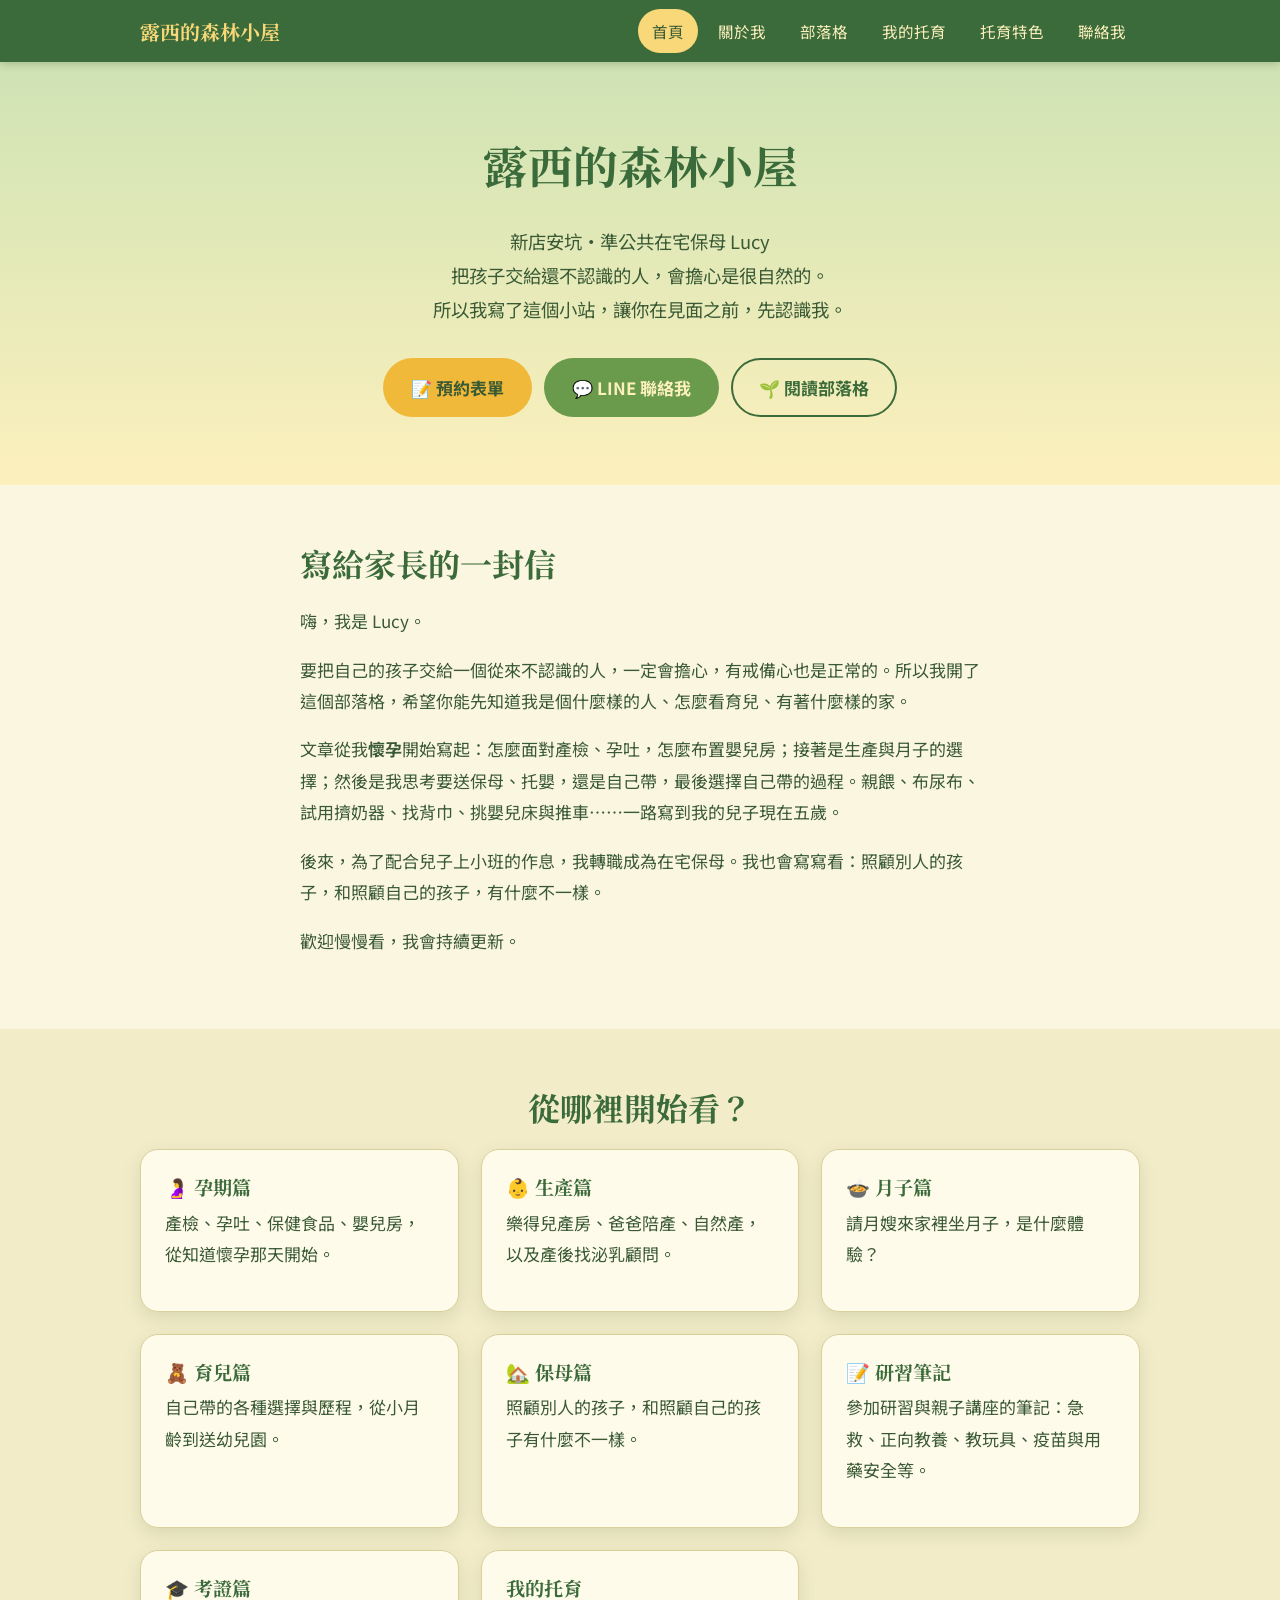
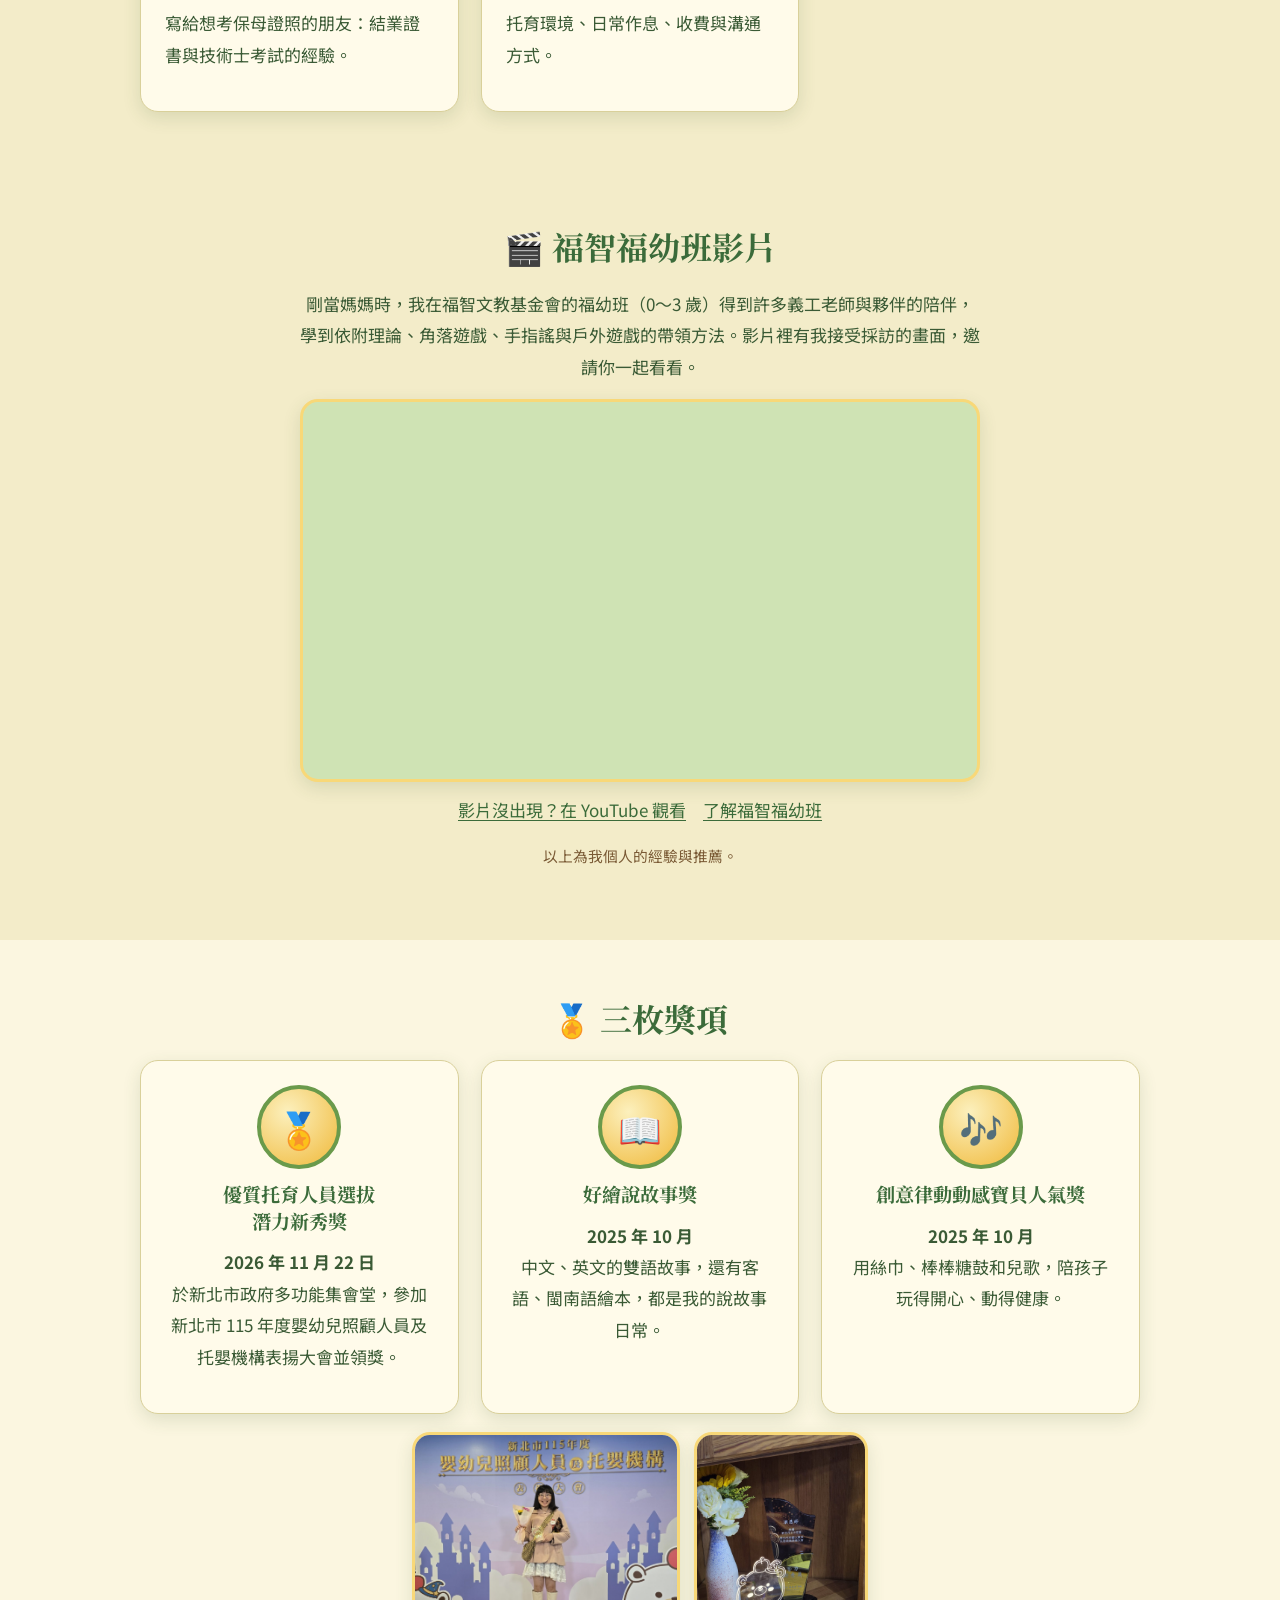
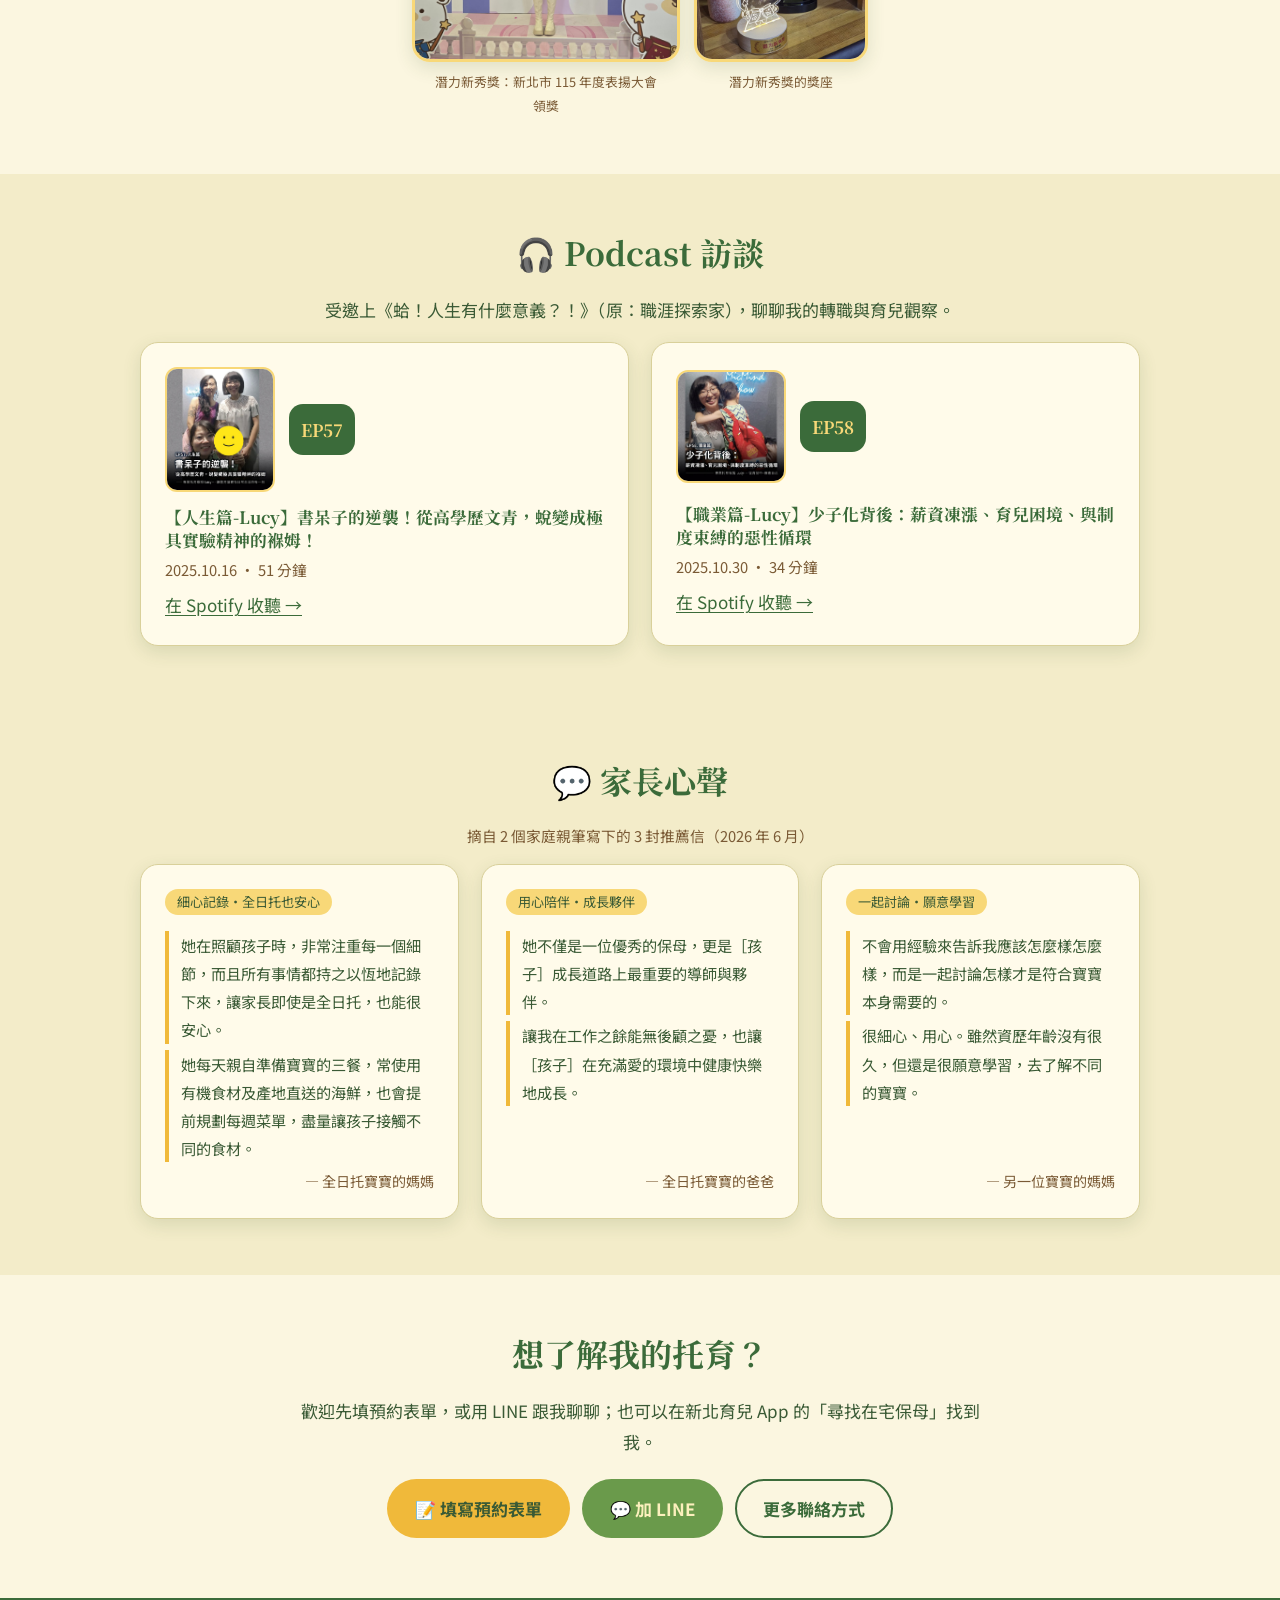
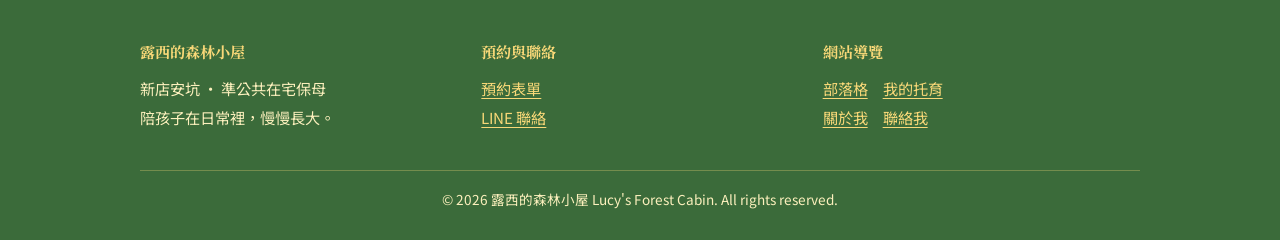
==== commit ea3864c7: "Blog: add 研習筆記 and 考證篇 categories with planned posts; home cards Co-Authored-By: Claude Sonnet 5.5 <" ====
--- a/index.html
+++ b/index.html
@@ -63,6 +63,8 @@
       <a class="card cat-card" href="blog.html#postpartum"><h3>🍲 月子篇</h3><p>請月嫂來家裡坐月子，是什麼體驗？</p></a>
       <a class="card cat-card" href="blog.html#parenting"><h3>🧸 育兒篇</h3><p>自己帶的各種選擇與歷程，從小月齡到送幼兒園。</p></a>
       <a class="card cat-card" href="blog.html#nanny"><h3>🏡 保母篇</h3><p>照顧別人的孩子，和照顧自己的孩子有什麼不一樣。</p></a>
+      <a class="card cat-card" href="blog.html#study"><h3>📝 研習筆記</h3><p>參加研習與親子講座的筆記：急救、正向教養、教玩具、疫苗與用藥安全等。</p></a>
+      <a class="card cat-card" href="blog.html#exam"><h3>🎓 考證篇</h3><p>寫給想考保母證照的朋友：結業證書與技術士考試的經驗。</p></a>
       <a class="card cat-card" href="care.html"><h3>我的托育</h3><p>托育環境、日常作息、收費與溝通方式。</p></a>
     </div>
   </div>
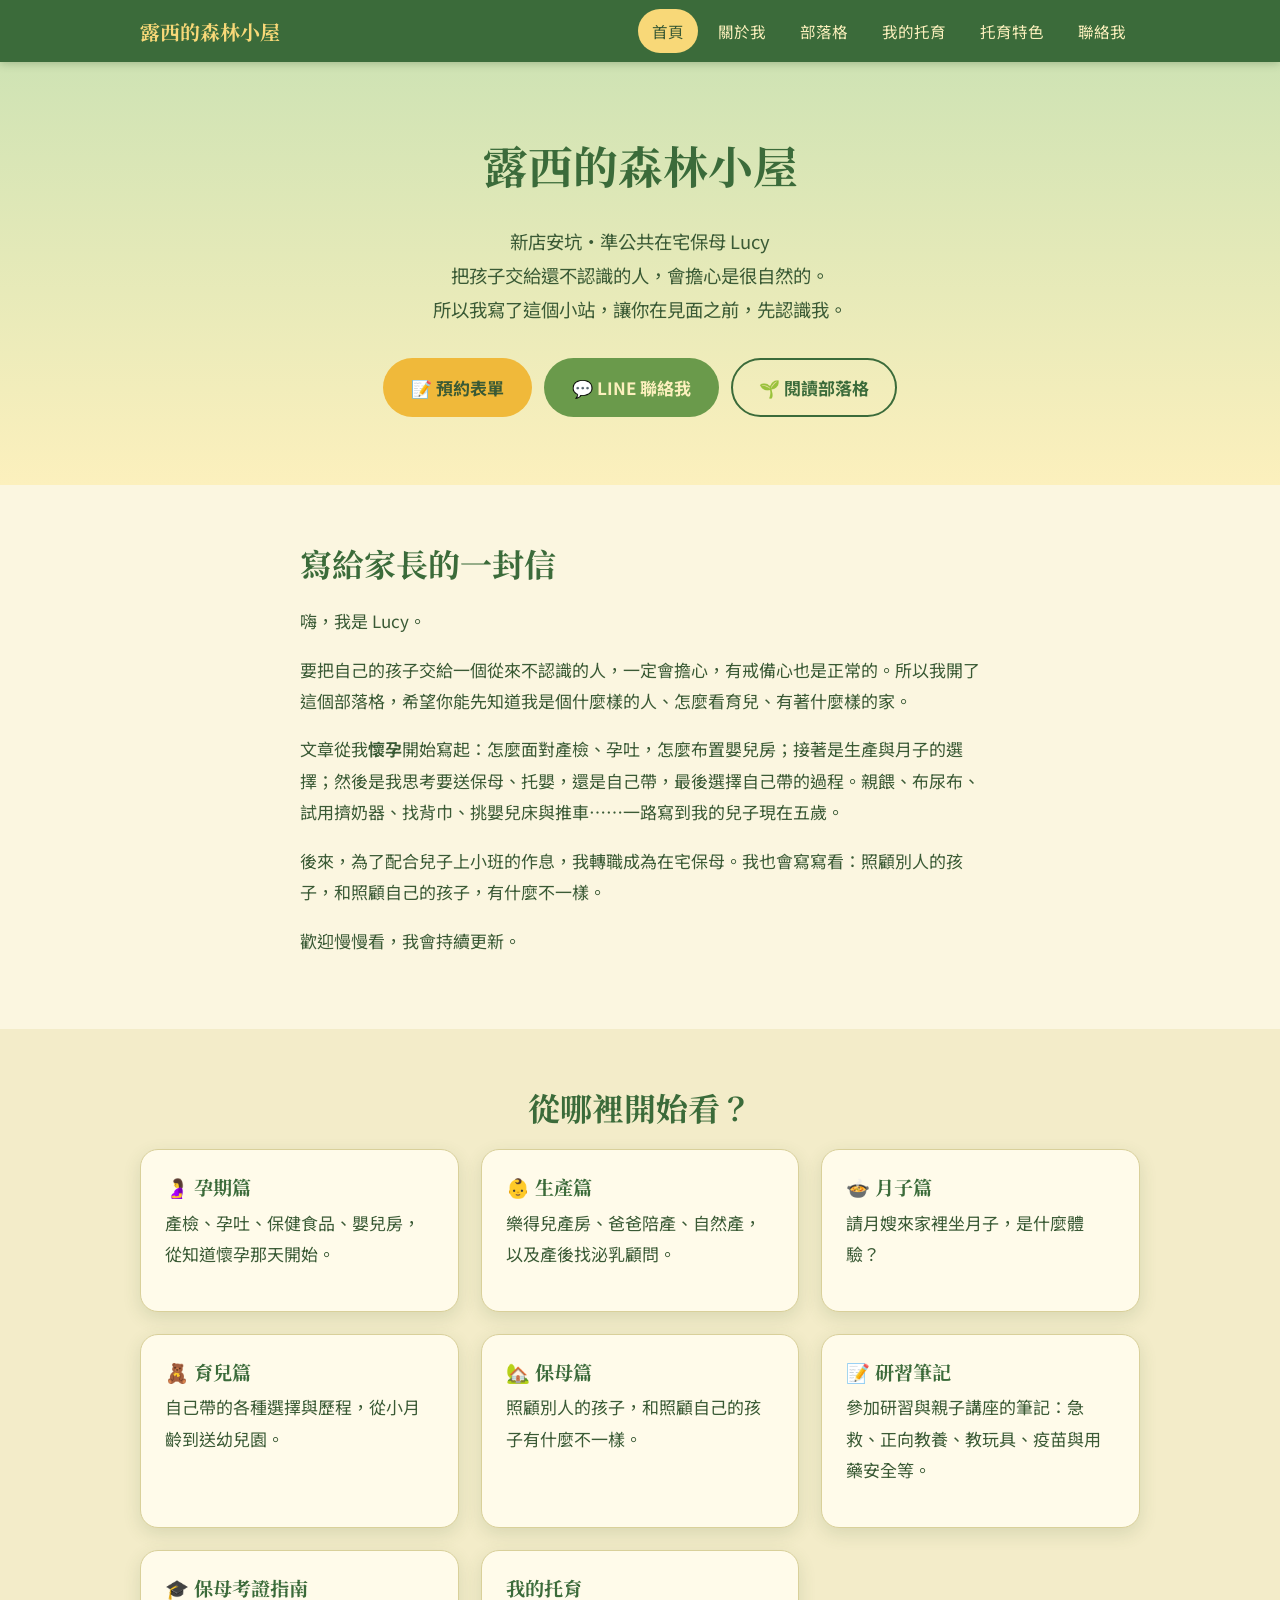
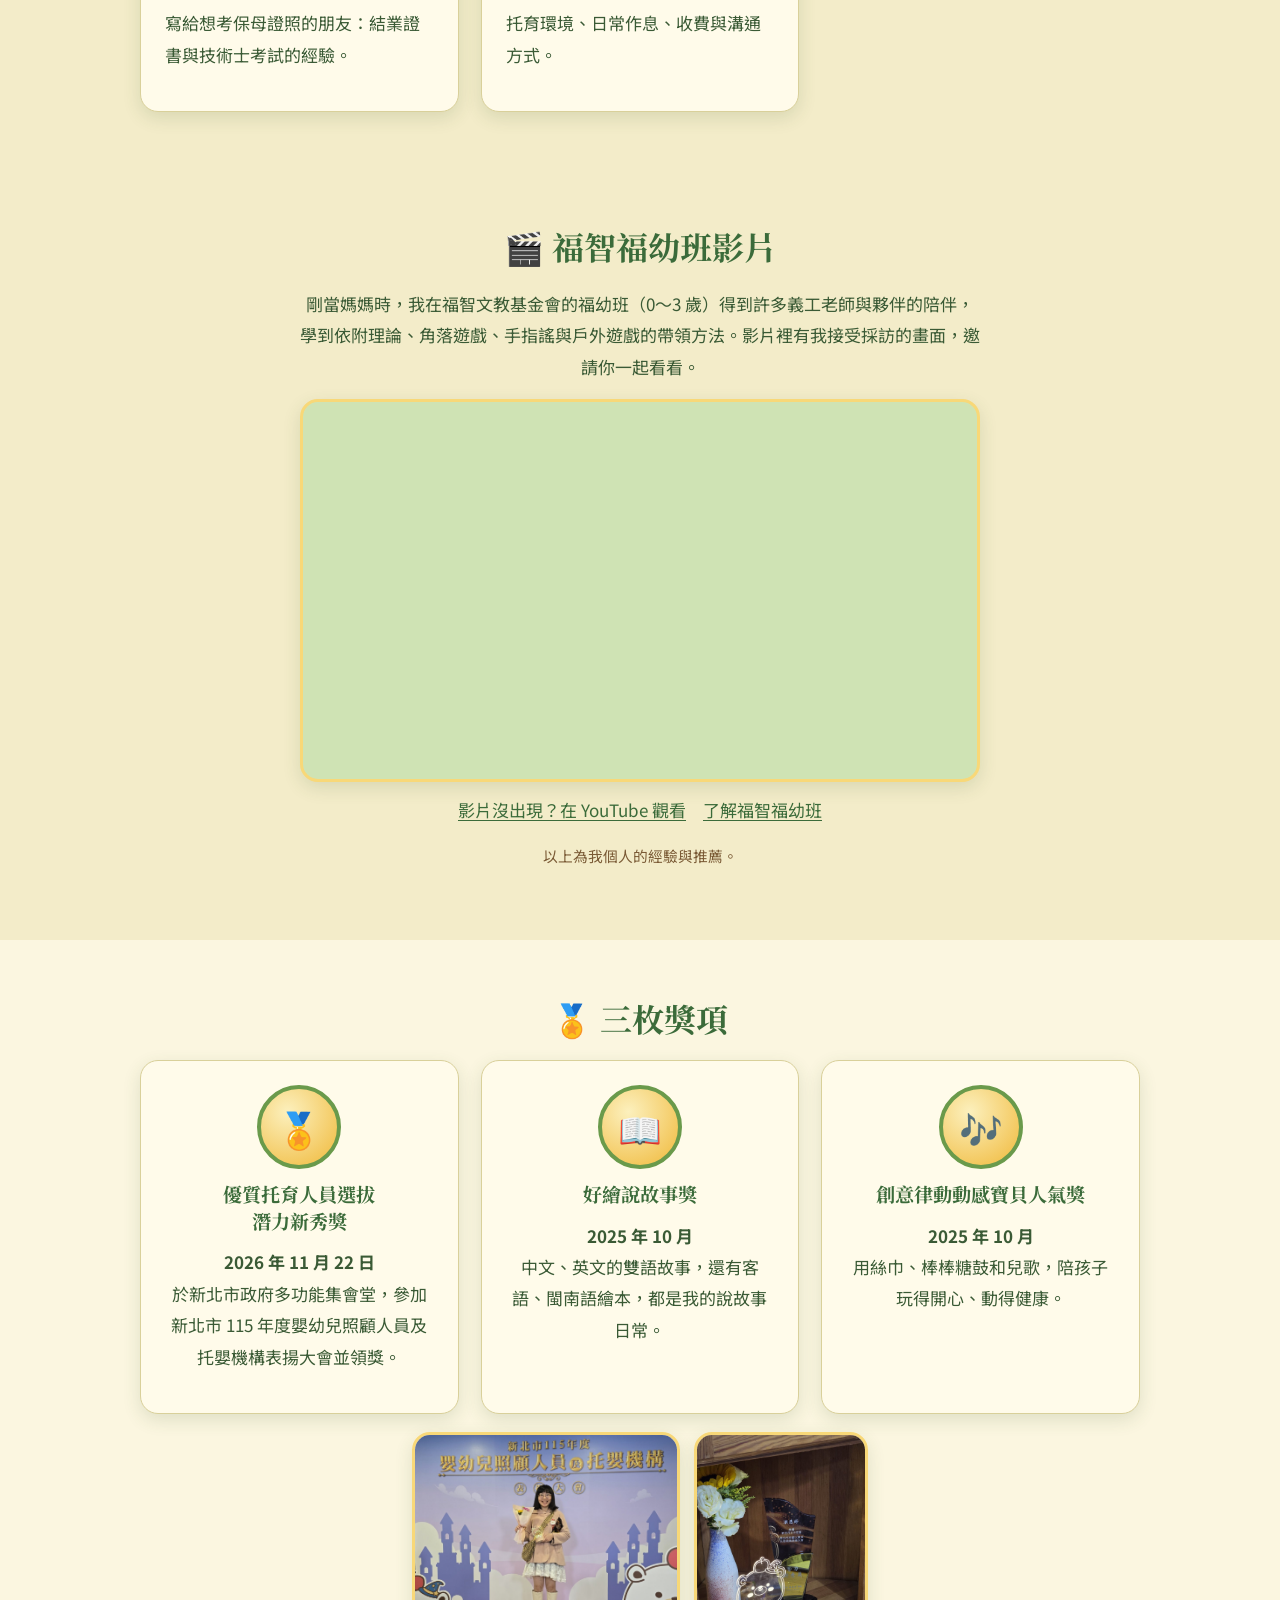
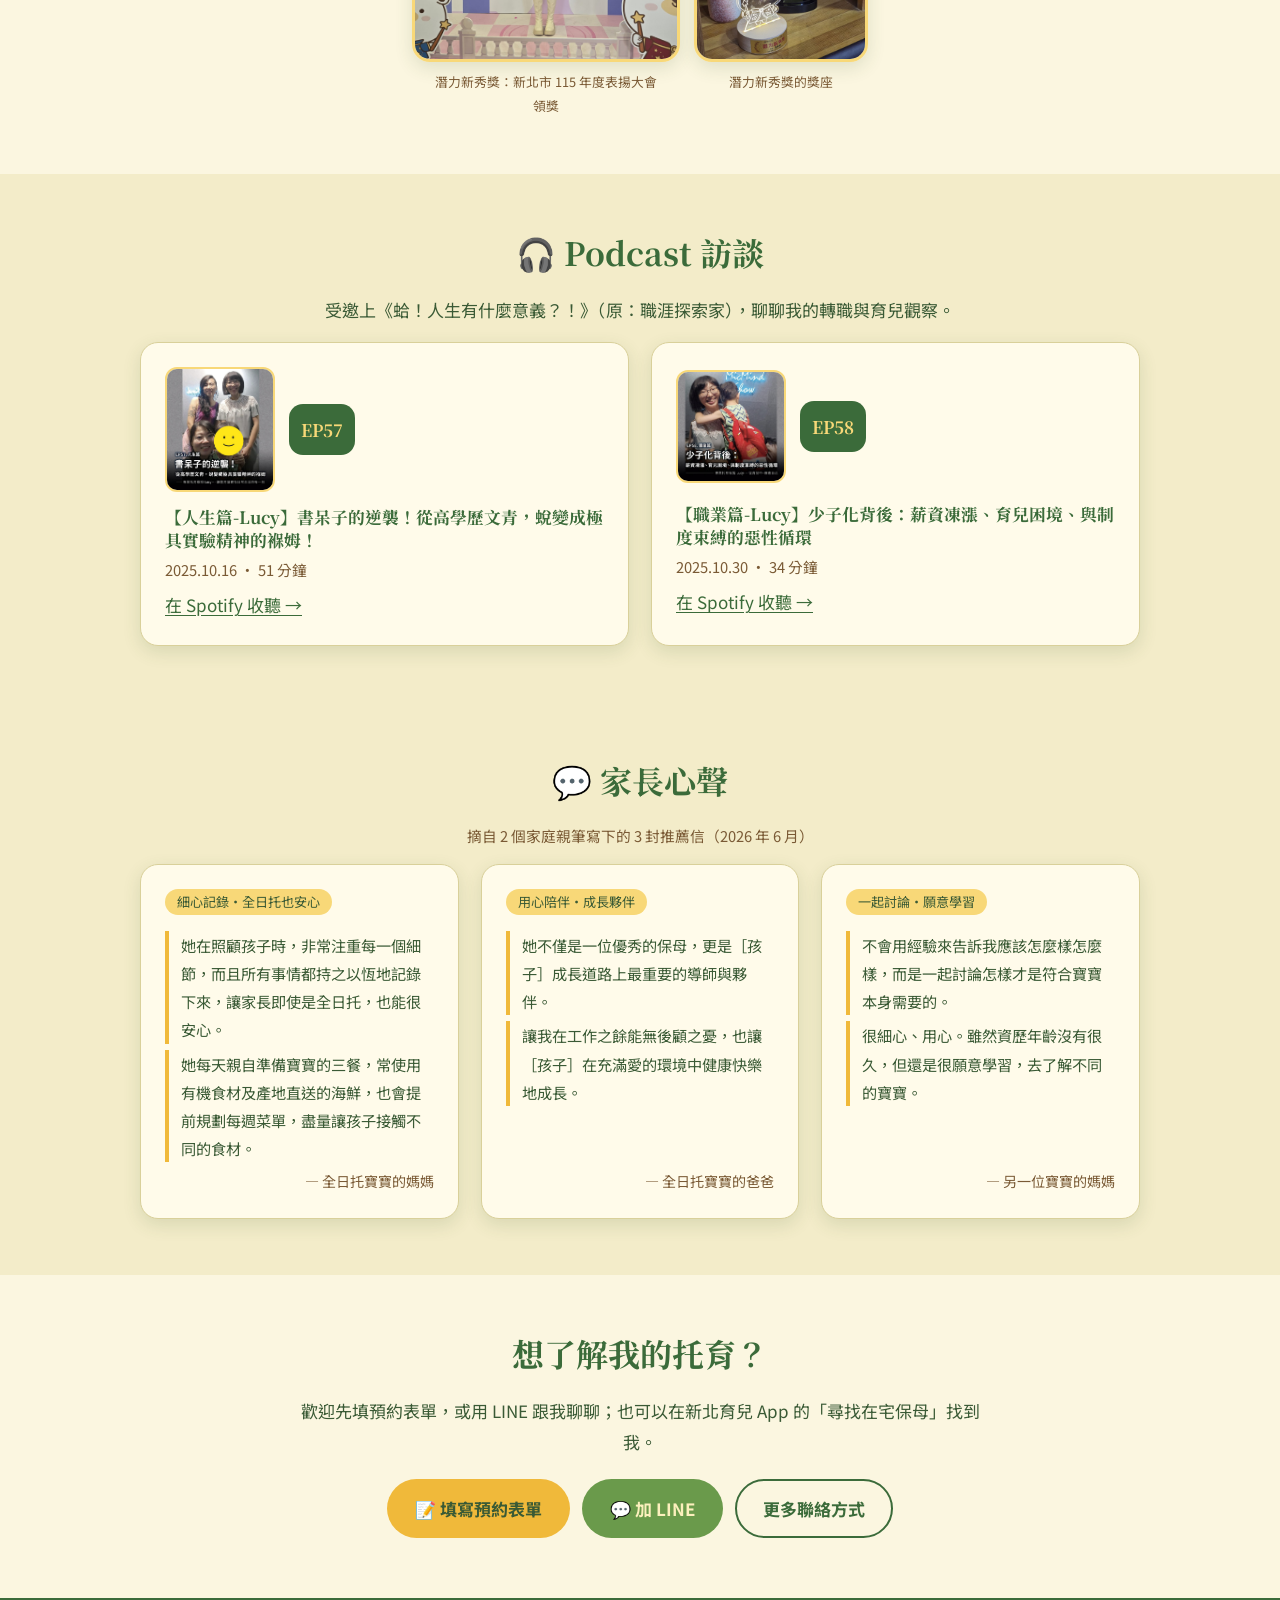
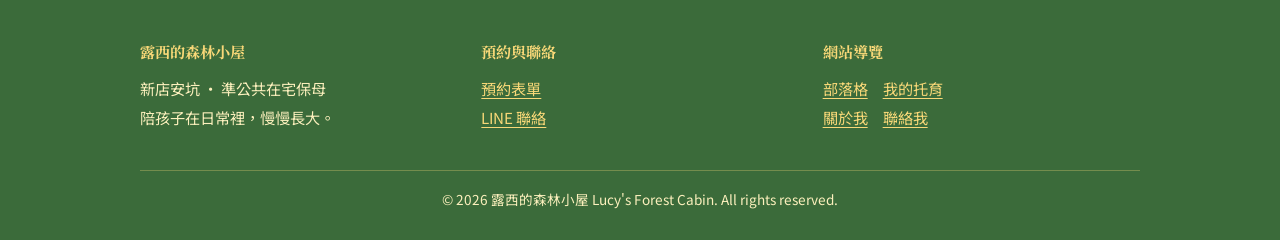
==== commit 4e70b1da: "Rename 考證篇 to 保母考證指南 Co-Authored-By: Claude Sonnet 5.5 <noreply@anthropic.com> Claude-Session: https" ====
--- a/index.html
+++ b/index.html
@@ -64,7 +64,7 @@
       <a class="card cat-card" href="blog.html#parenting"><h3>🧸 育兒篇</h3><p>自己帶的各種選擇與歷程，從小月齡到送幼兒園。</p></a>
       <a class="card cat-card" href="blog.html#nanny"><h3>🏡 保母篇</h3><p>照顧別人的孩子，和照顧自己的孩子有什麼不一樣。</p></a>
       <a class="card cat-card" href="blog.html#study"><h3>📝 研習筆記</h3><p>參加研習與親子講座的筆記：急救、正向教養、教玩具、疫苗與用藥安全等。</p></a>
-      <a class="card cat-card" href="blog.html#exam"><h3>🎓 考證篇</h3><p>寫給想考保母證照的朋友：結業證書與技術士考試的經驗。</p></a>
+      <a class="card cat-card" href="blog.html#exam"><h3>🎓 保母考證指南</h3><p>寫給想考保母證照的朋友：結業證書與技術士考試的經驗。</p></a>
       <a class="card cat-card" href="care.html"><h3>我的托育</h3><p>托育環境、日常作息、收費與溝通方式。</p></a>
     </div>
   </div>
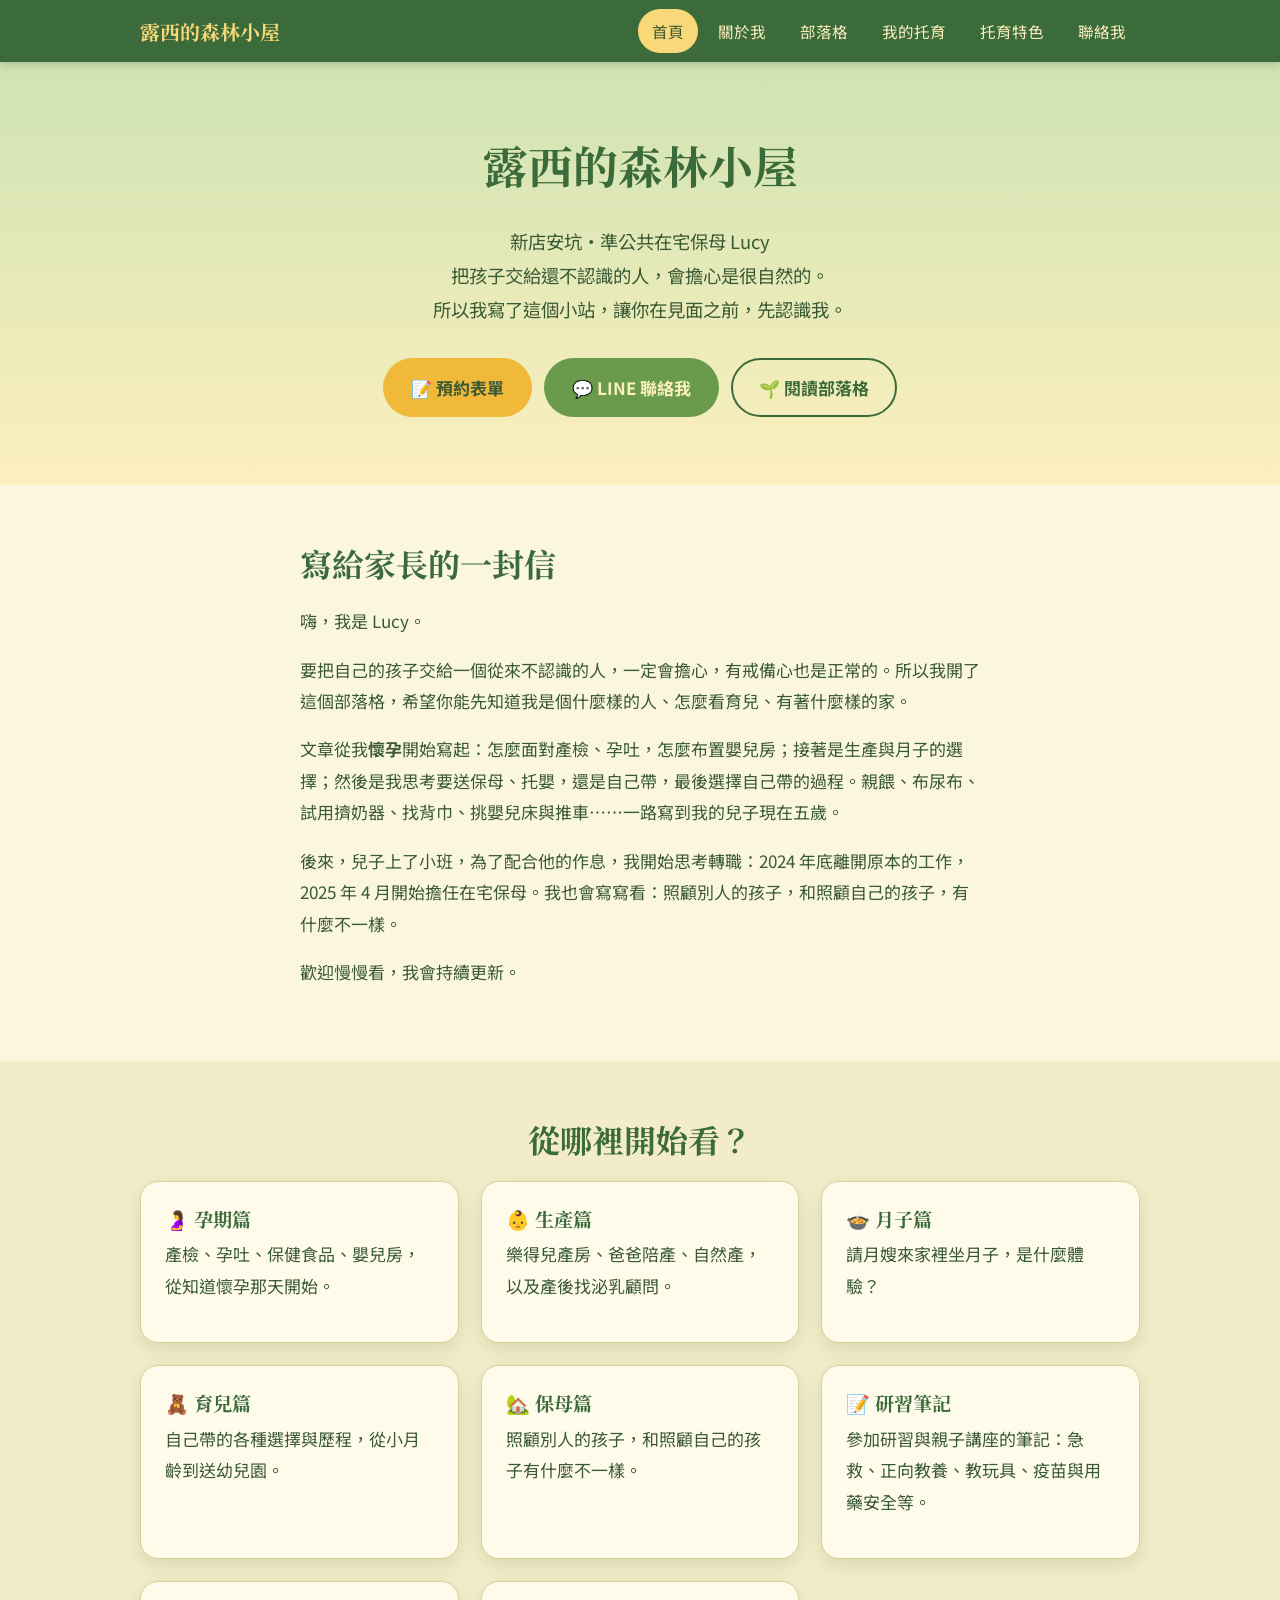
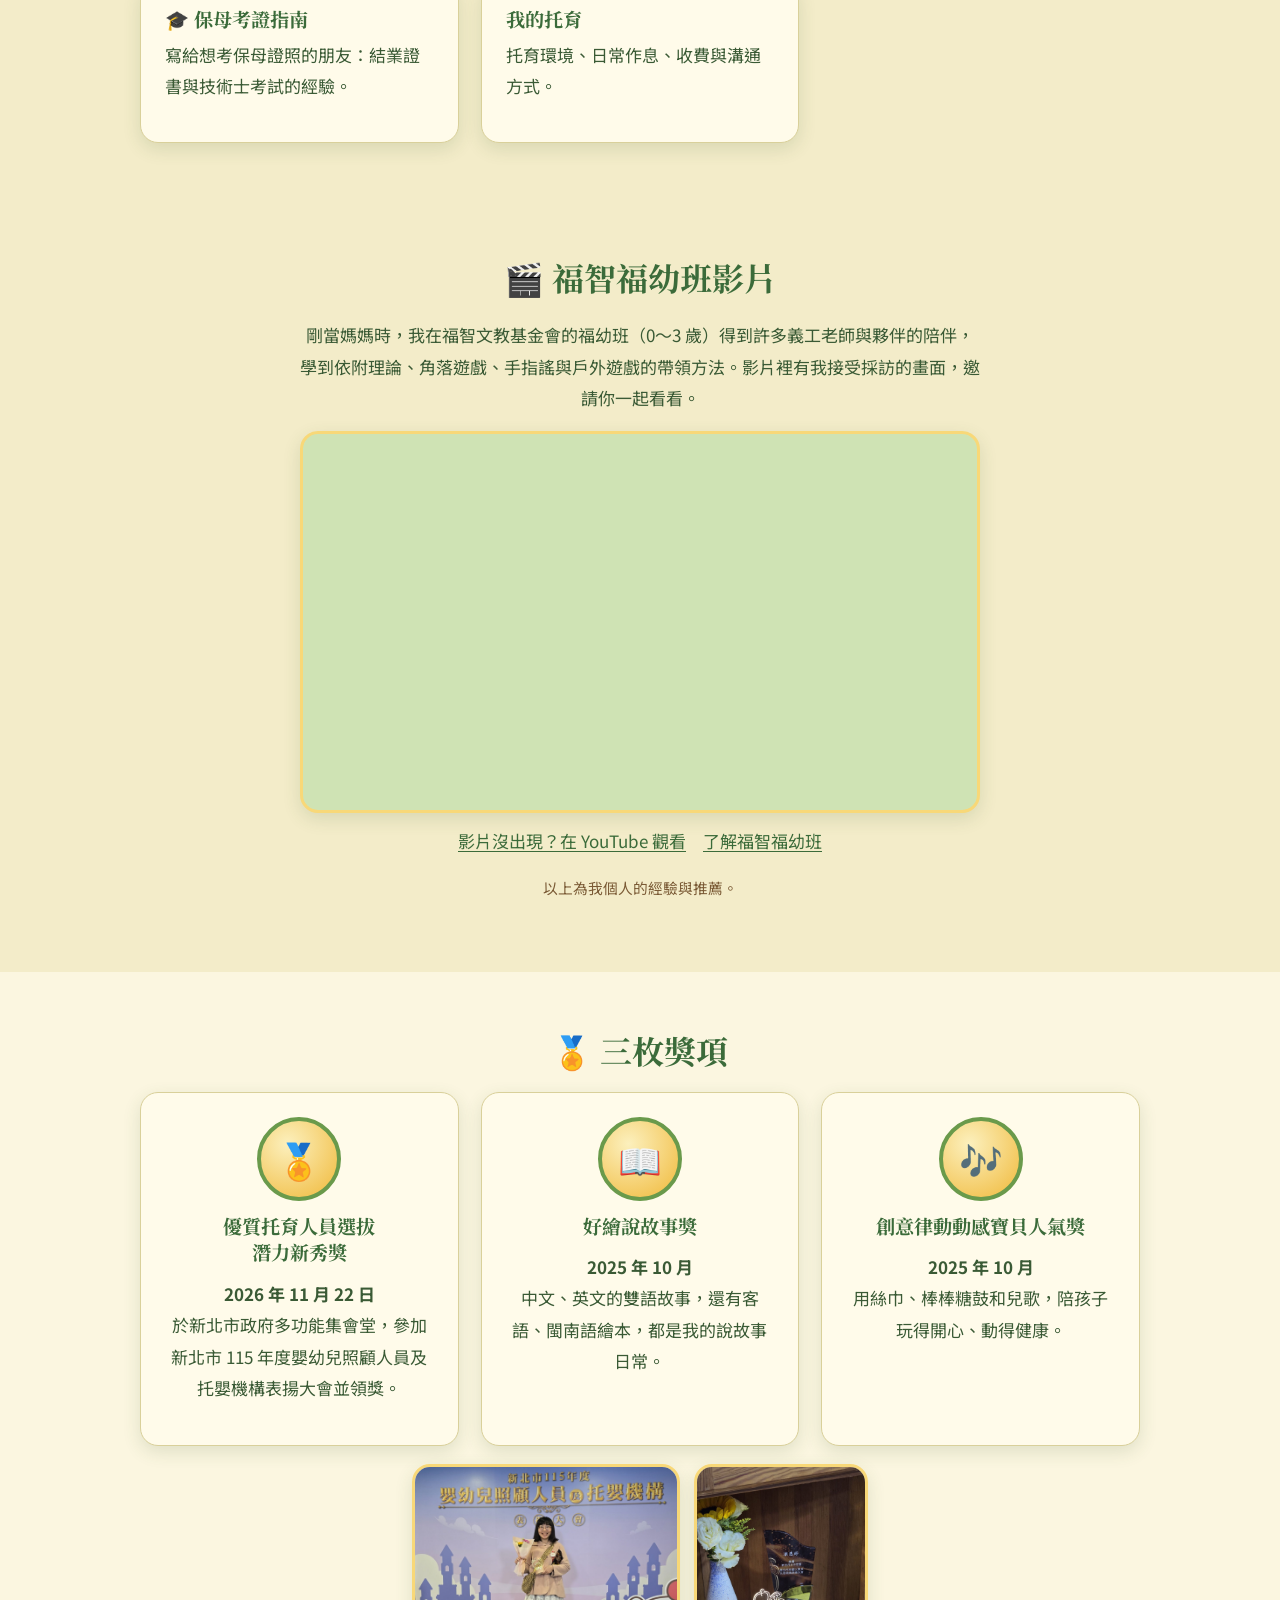
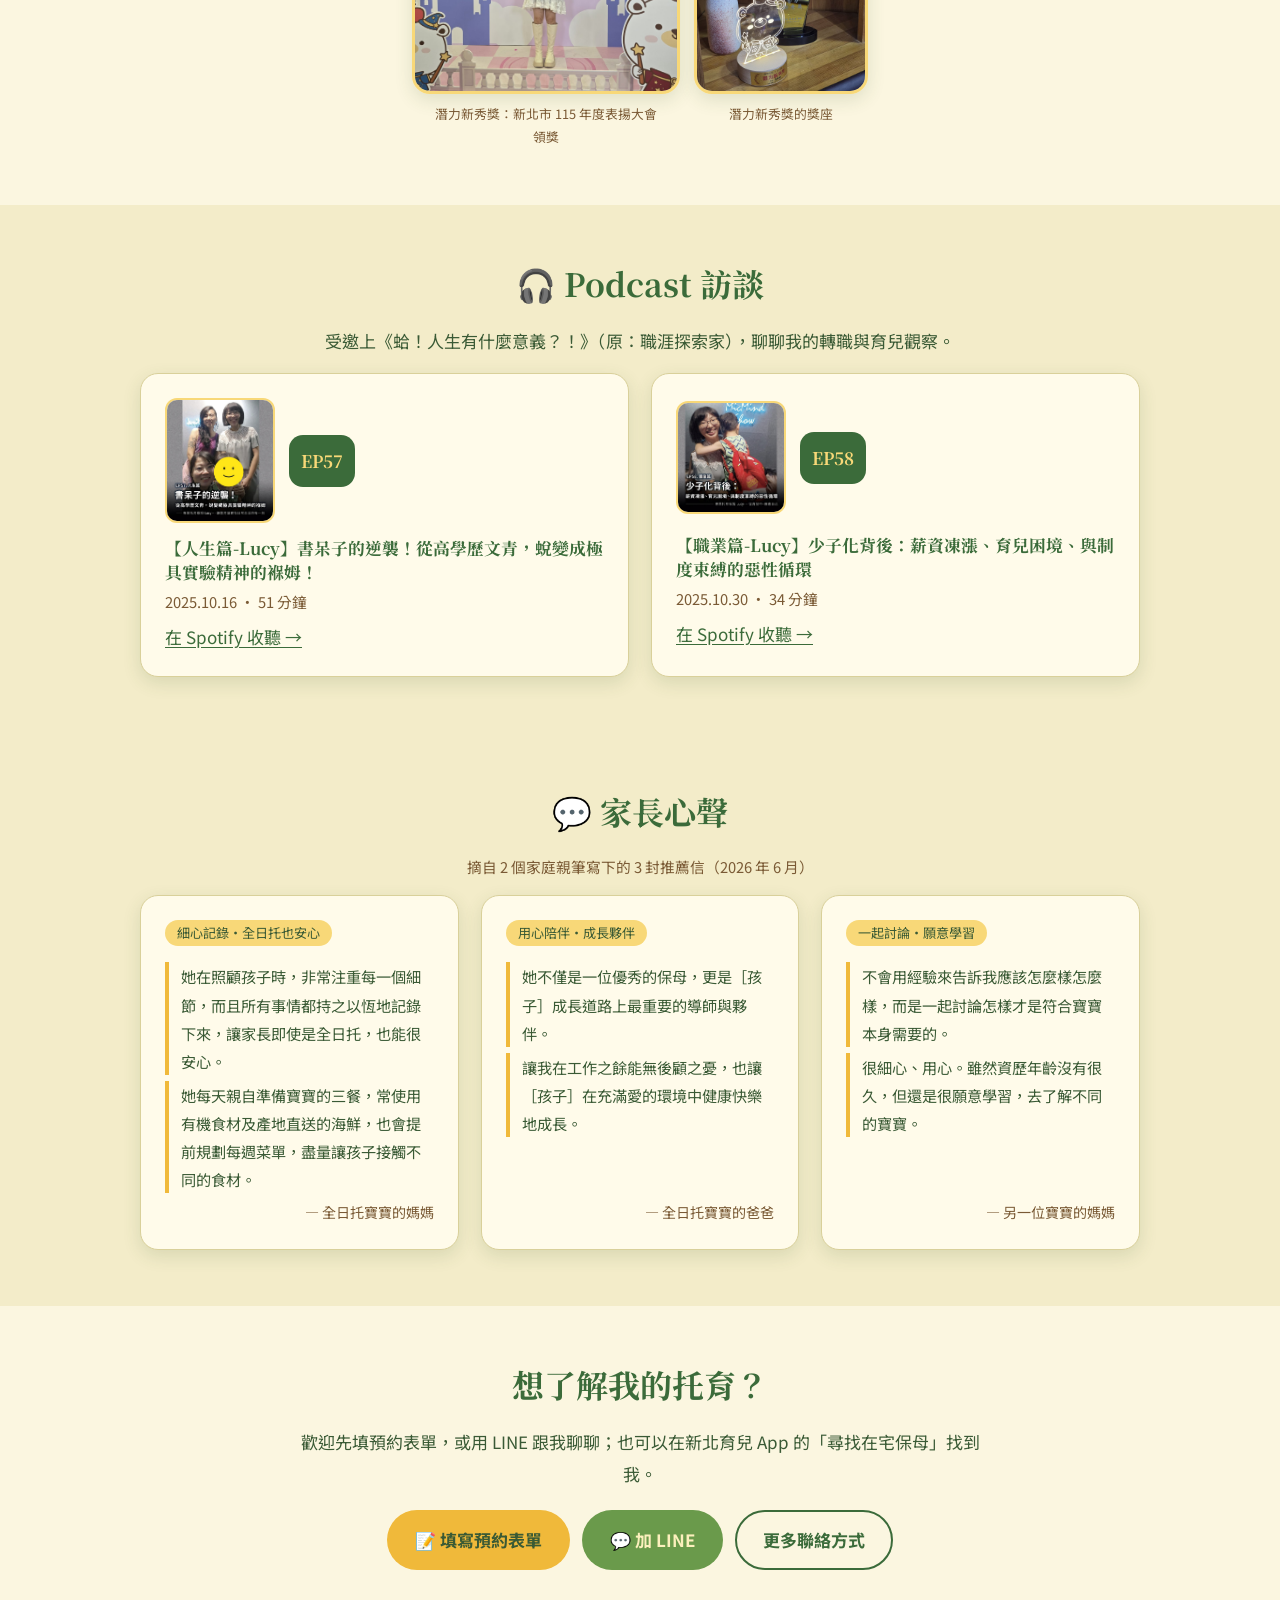
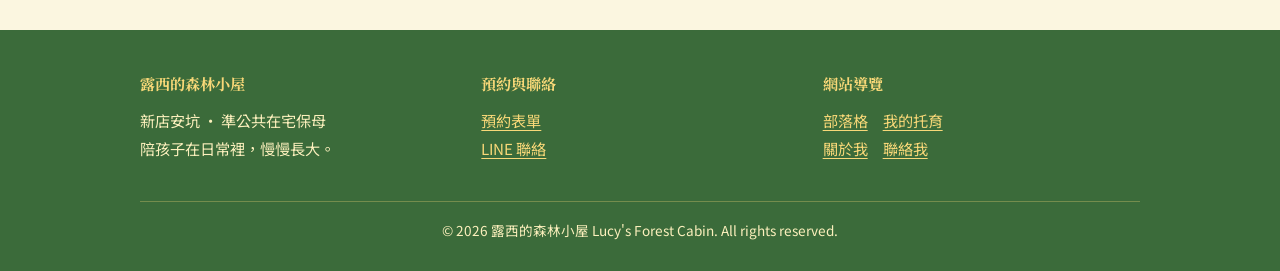
==== commit 91af2018: "Fix timeline wording for career change (son's 小班 -> 2024 end resign -> 2025/4 start) Co-Authored-By:" ====
--- a/index.html
+++ b/index.html
@@ -49,7 +49,7 @@
     <p>嗨，我是 Lucy。</p>
     <p>要把自己的孩子交給一個從來不認識的人，一定會擔心，有戒備心也是正常的。所以我開了這個部落格，希望你能先知道我是個什麼樣的人、怎麼看育兒、有著什麼樣的家。</p>
     <p>文章從我<b>懷孕</b>開始寫起：怎麼面對產檢、孕吐，怎麼布置嬰兒房；接著是生產與月子的選擇；然後是我思考要送保母、托嬰，還是自己帶，最後選擇自己帶的過程。親餵、布尿布、試用擠奶器、找背巾、挑嬰兒床與推車……一路寫到我的兒子現在五歲。</p>
-    <p>後來，為了配合兒子上小班的作息，我轉職成為在宅保母。我也會寫寫看：照顧別人的孩子，和照顧自己的孩子，有什麼不一樣。</p>
+    <p>後來，兒子上了小班，為了配合他的作息，我開始思考轉職：2024 年底離開原本的工作，2025 年 4 月開始擔任在宅保母。我也會寫寫看：照顧別人的孩子，和照顧自己的孩子，有什麼不一樣。</p>
     <p>歡迎慢慢看，我會持續更新。</p>
   </div>
 </section>
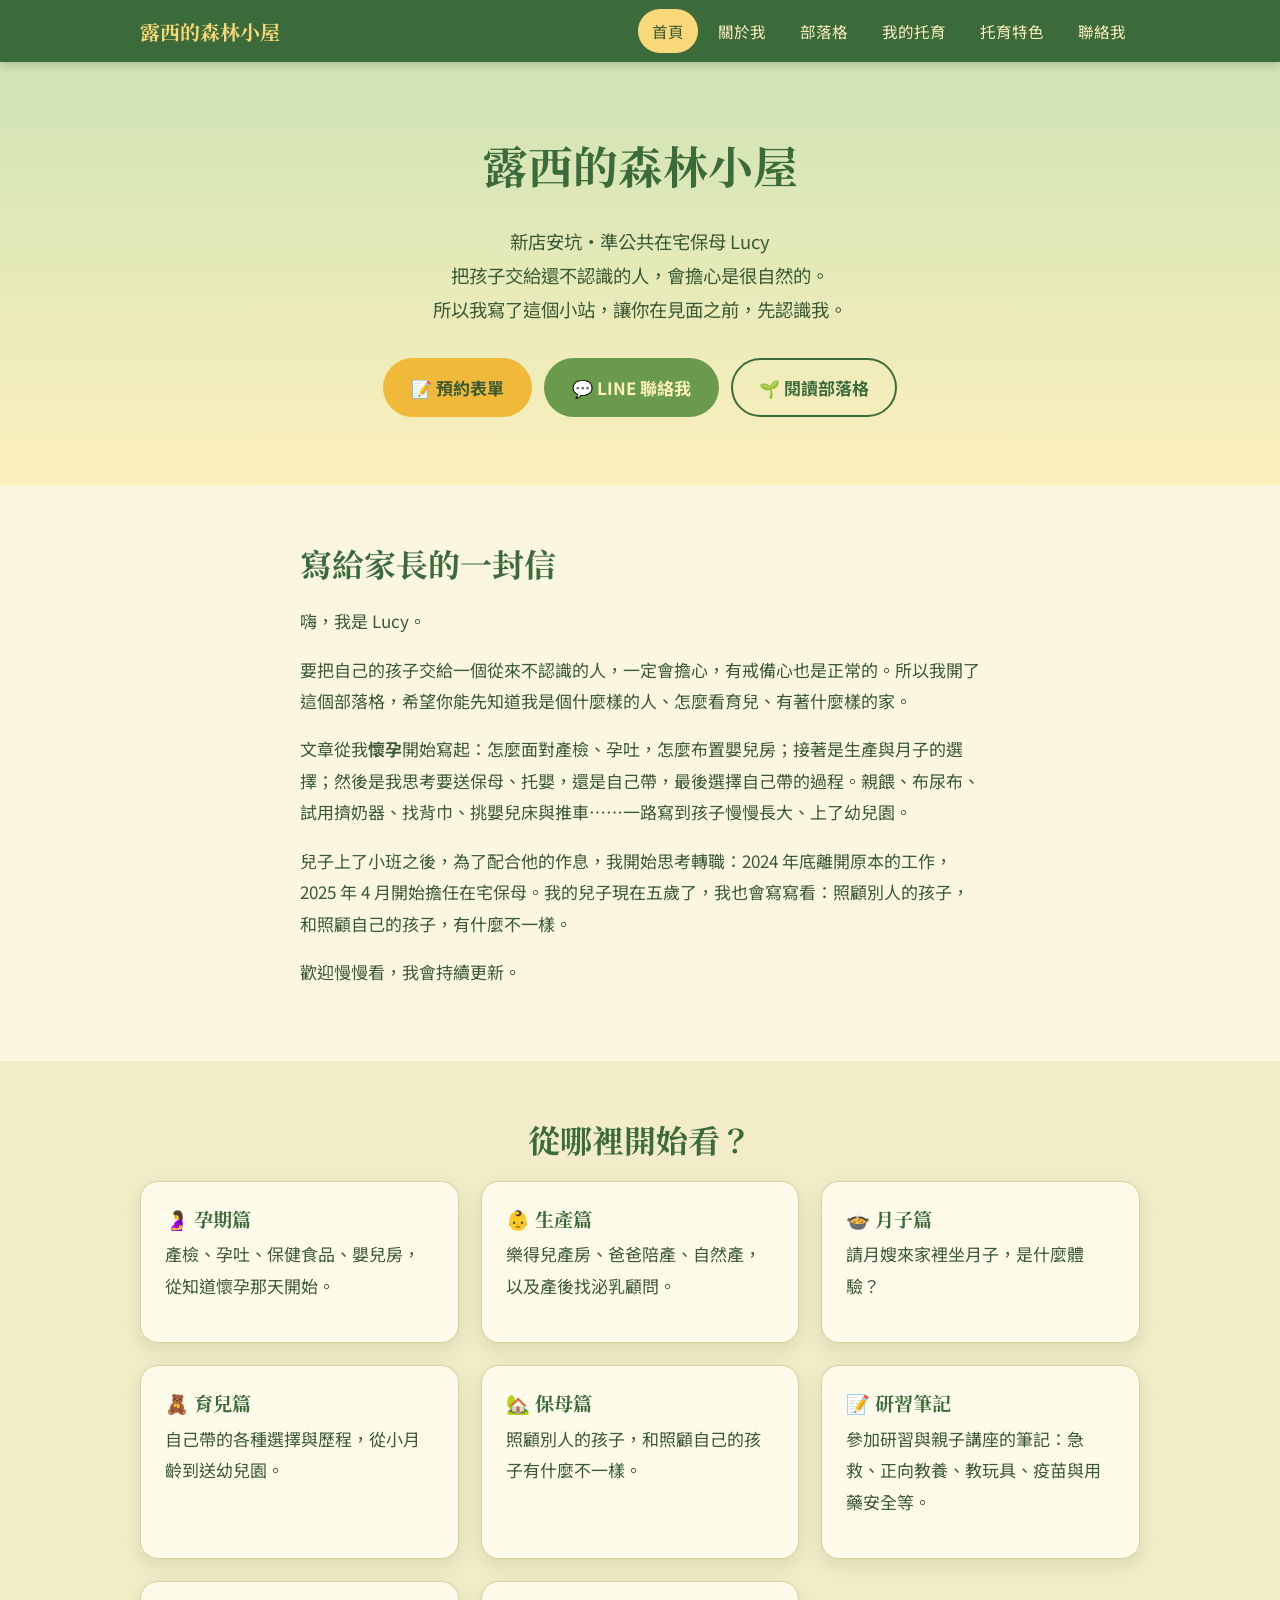
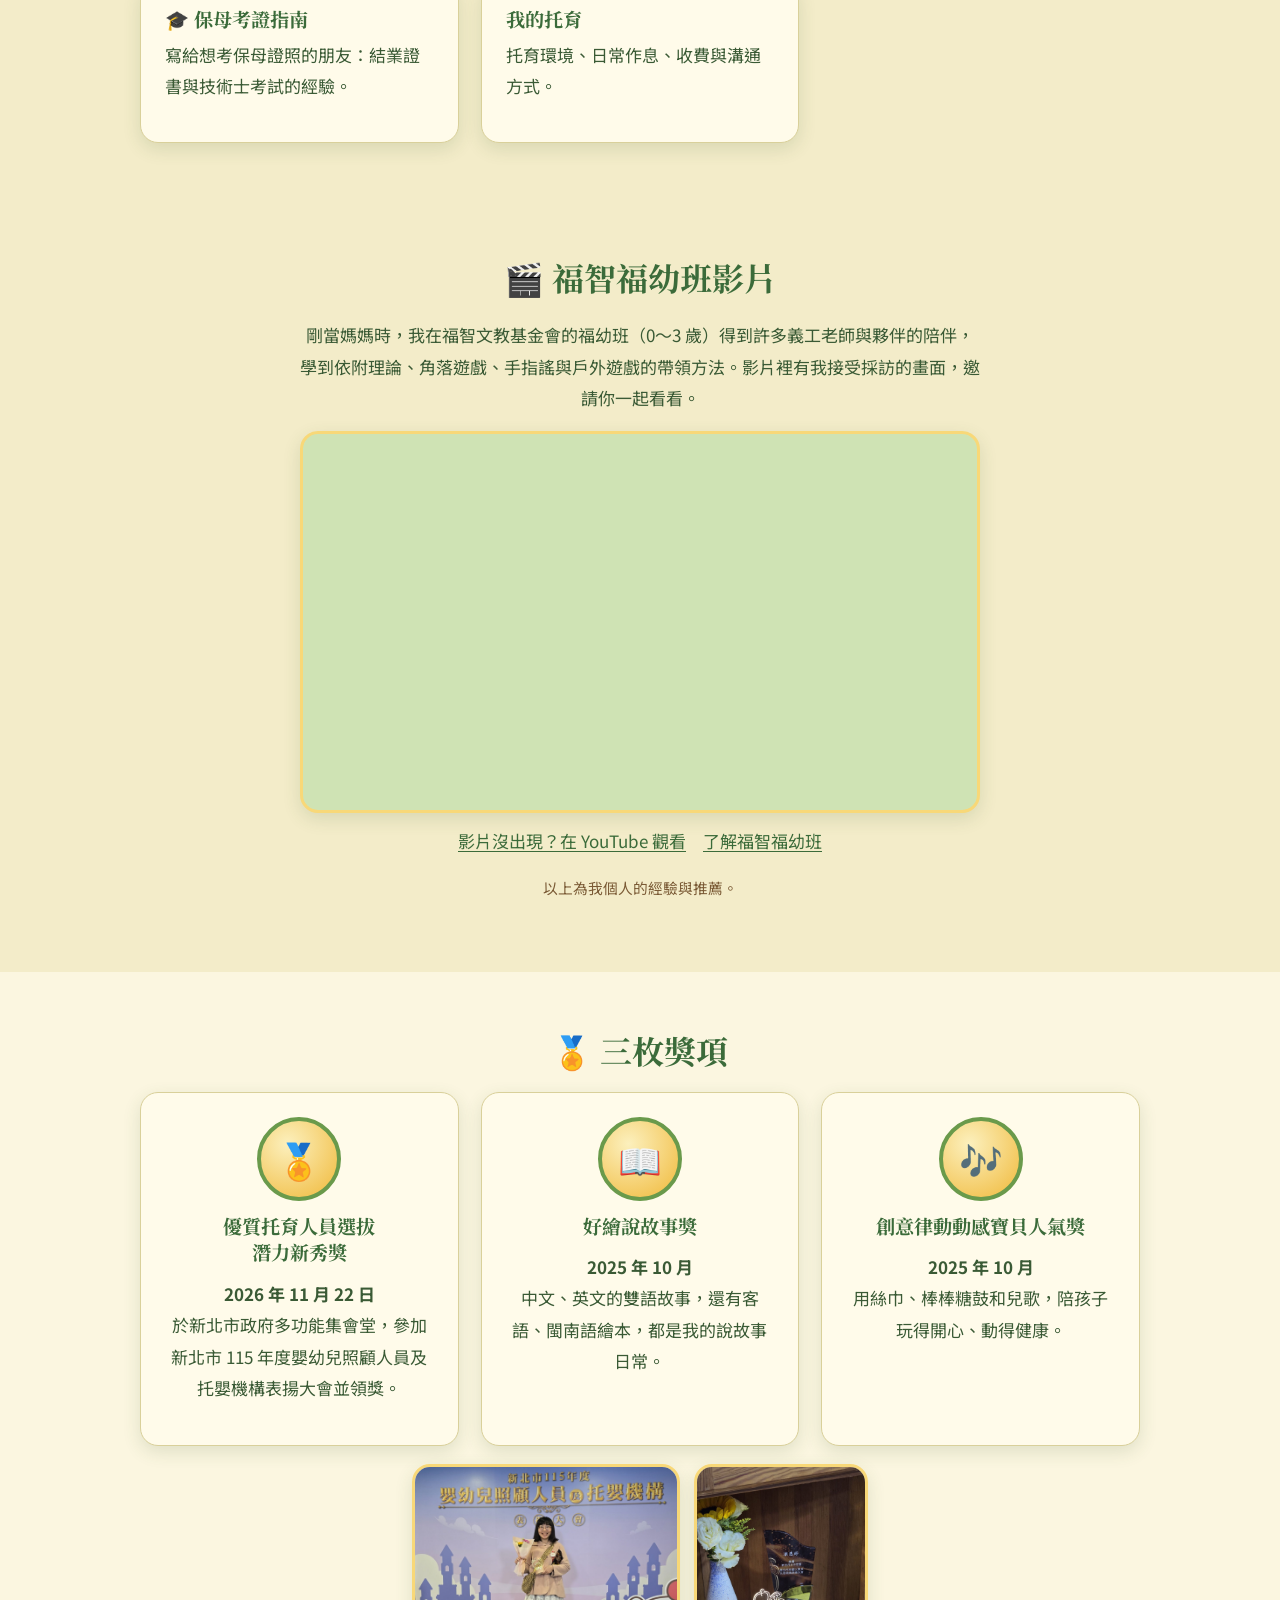
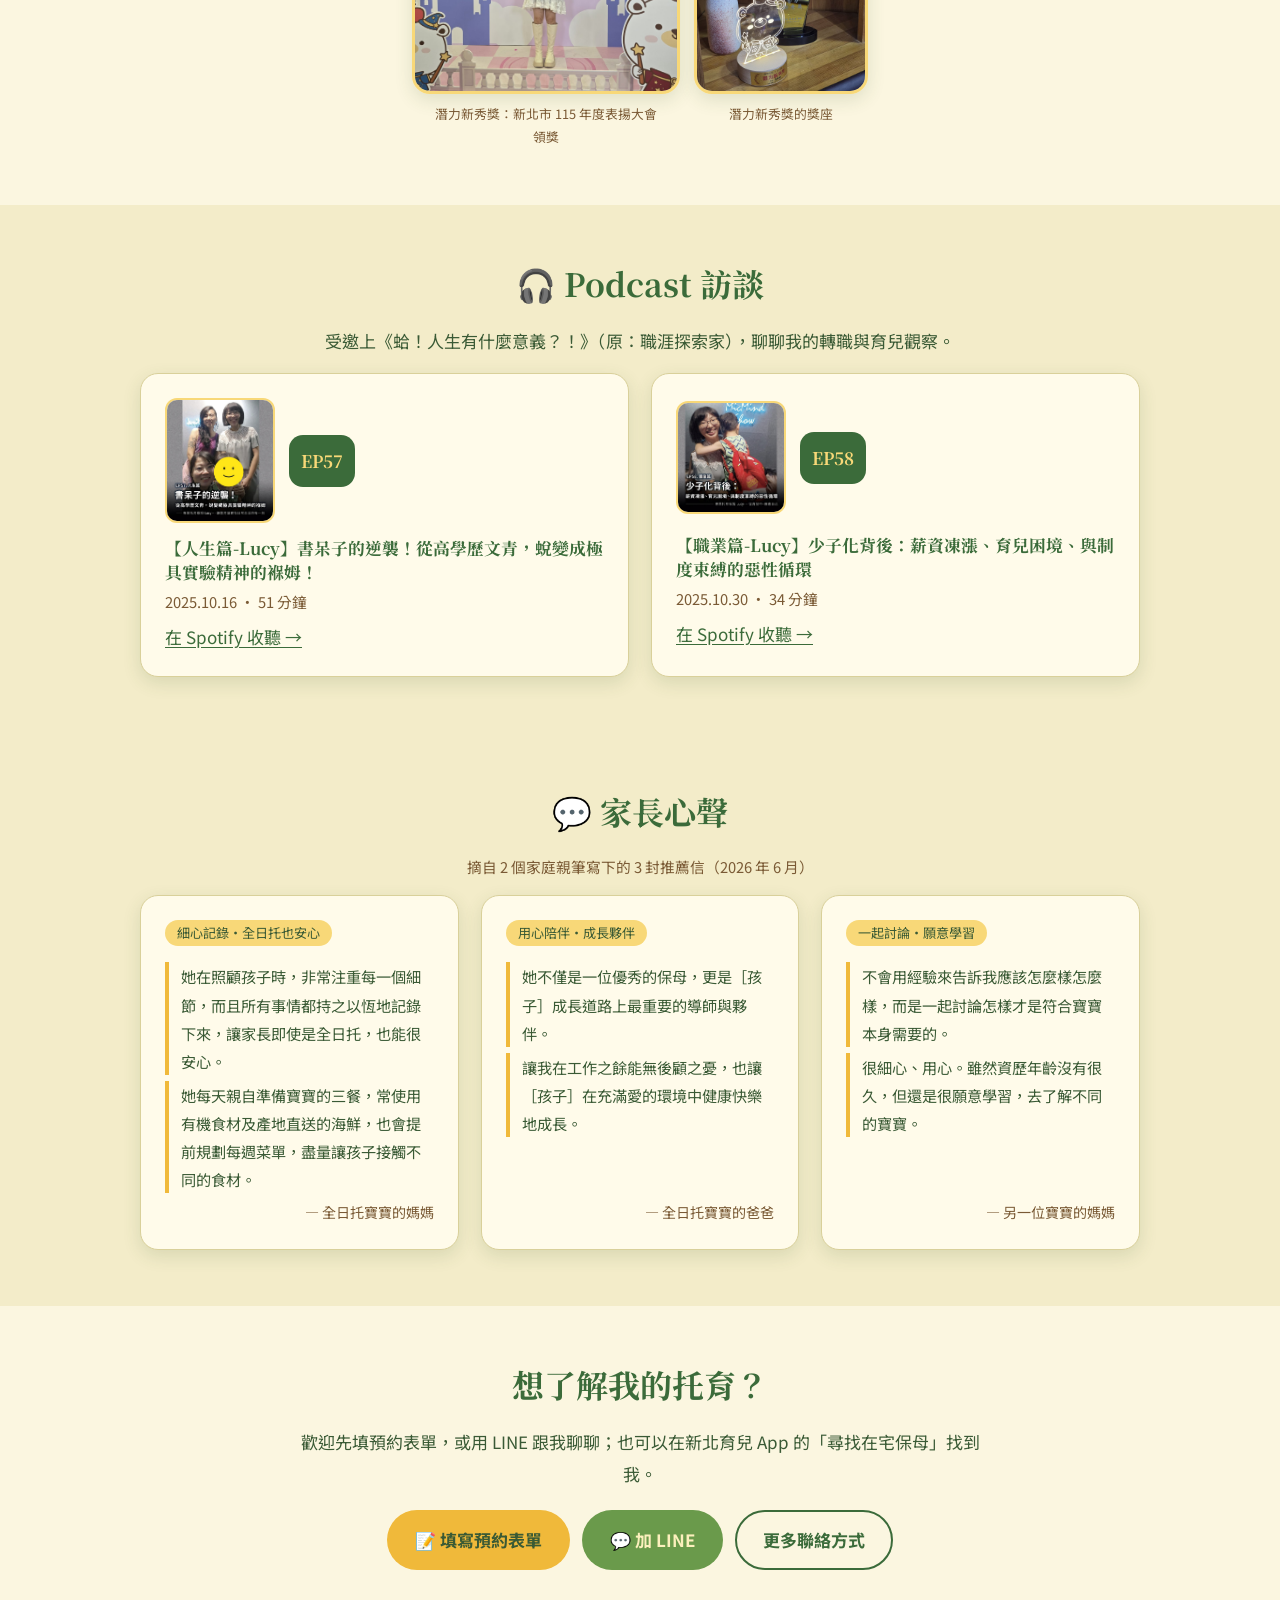
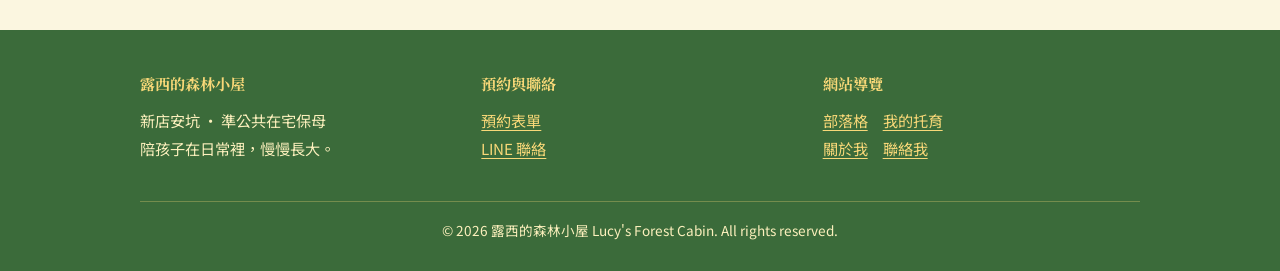
==== commit c36fc34a: "Letter: reorder son's age after career-change timeline Co-Authored-By: Claude Sonnet 5.5 <noreply@an" ====
--- a/index.html
+++ b/index.html
@@ -48,8 +48,8 @@
     <h2>寫給家長的一封信</h2>
     <p>嗨，我是 Lucy。</p>
     <p>要把自己的孩子交給一個從來不認識的人，一定會擔心，有戒備心也是正常的。所以我開了這個部落格，希望你能先知道我是個什麼樣的人、怎麼看育兒、有著什麼樣的家。</p>
-    <p>文章從我<b>懷孕</b>開始寫起：怎麼面對產檢、孕吐，怎麼布置嬰兒房；接著是生產與月子的選擇；然後是我思考要送保母、托嬰，還是自己帶，最後選擇自己帶的過程。親餵、布尿布、試用擠奶器、找背巾、挑嬰兒床與推車……一路寫到我的兒子現在五歲。</p>
-    <p>後來，兒子上了小班，為了配合他的作息，我開始思考轉職：2024 年底離開原本的工作，2025 年 4 月開始擔任在宅保母。我也會寫寫看：照顧別人的孩子，和照顧自己的孩子，有什麼不一樣。</p>
+    <p>文章從我<b>懷孕</b>開始寫起：怎麼面對產檢、孕吐，怎麼布置嬰兒房；接著是生產與月子的選擇；然後是我思考要送保母、托嬰，還是自己帶，最後選擇自己帶的過程。親餵、布尿布、試用擠奶器、找背巾、挑嬰兒床與推車……一路寫到孩子慢慢長大、上了幼兒園。</p>
+    <p>兒子上了小班之後，為了配合他的作息，我開始思考轉職：2024 年底離開原本的工作，2025 年 4 月開始擔任在宅保母。我的兒子現在五歲了，我也會寫寫看：照顧別人的孩子，和照顧自己的孩子，有什麼不一樣。</p>
     <p>歡迎慢慢看，我會持續更新。</p>
   </div>
 </section>
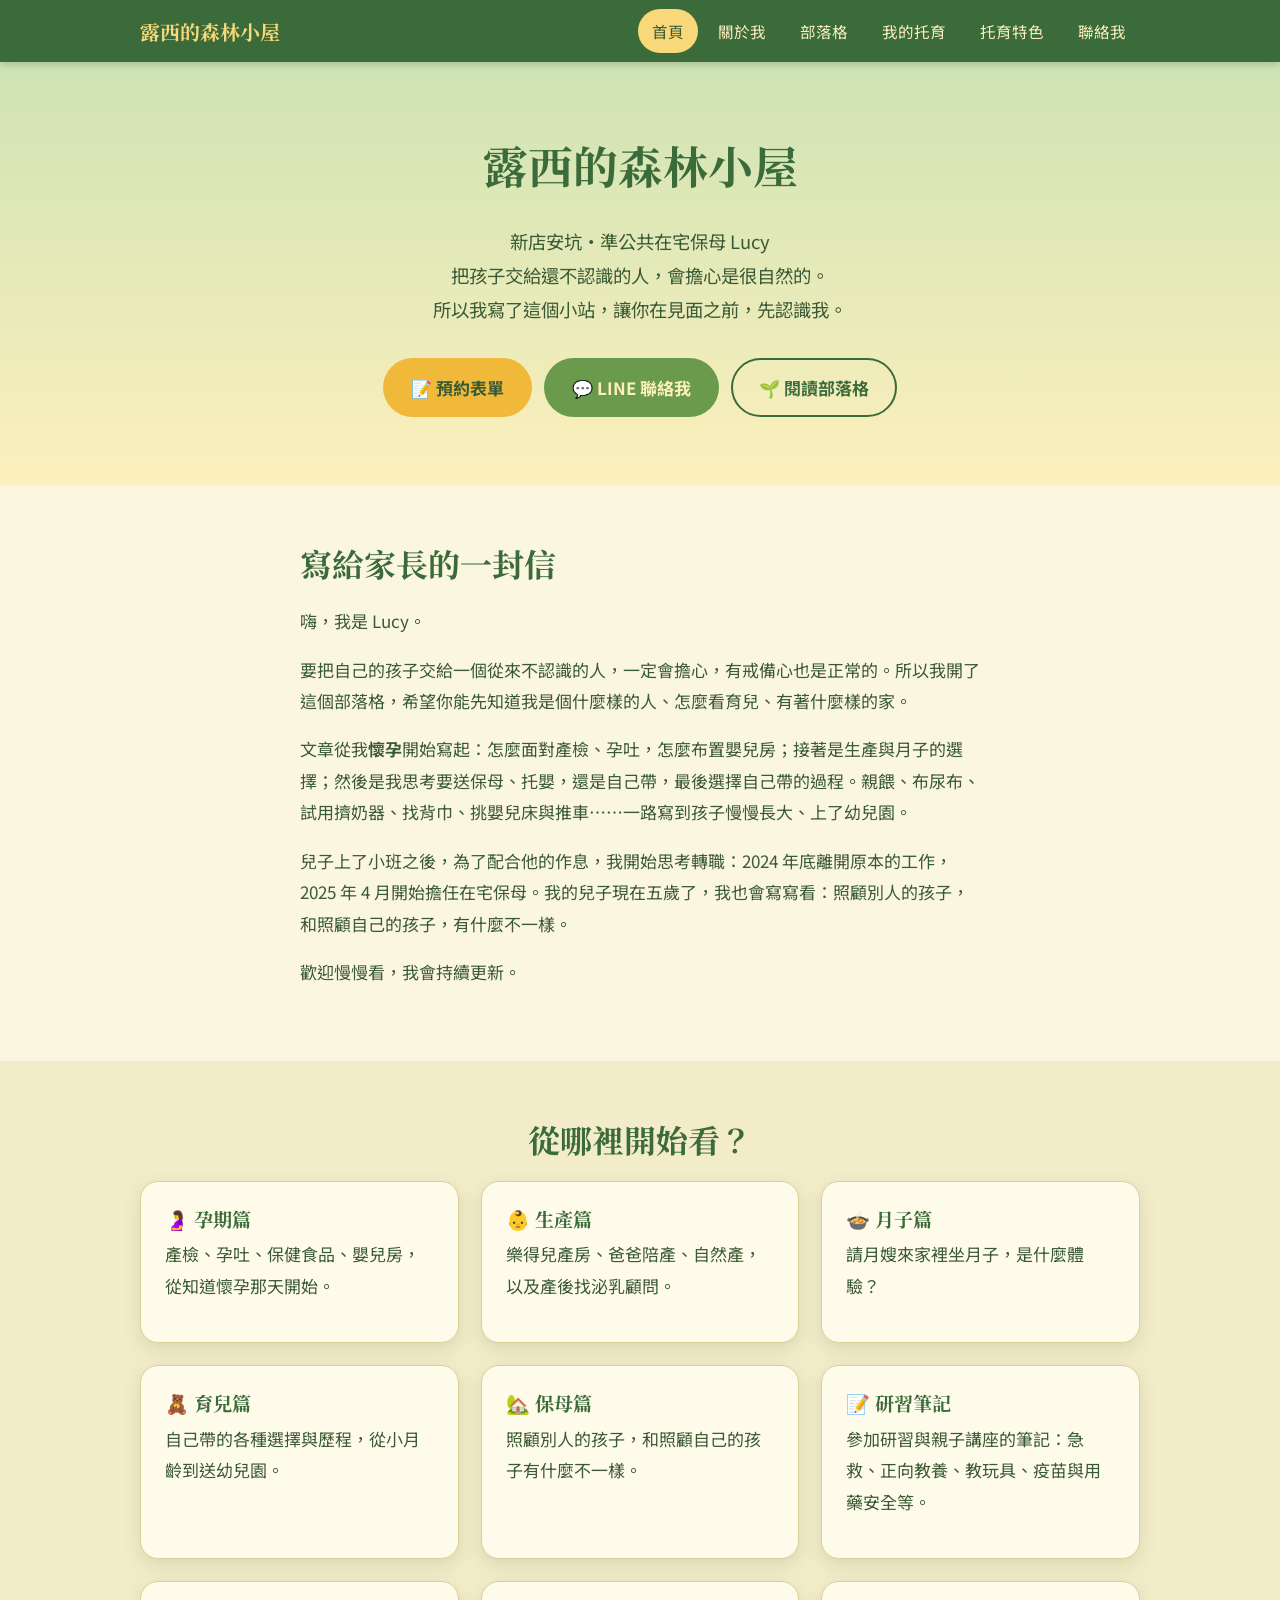
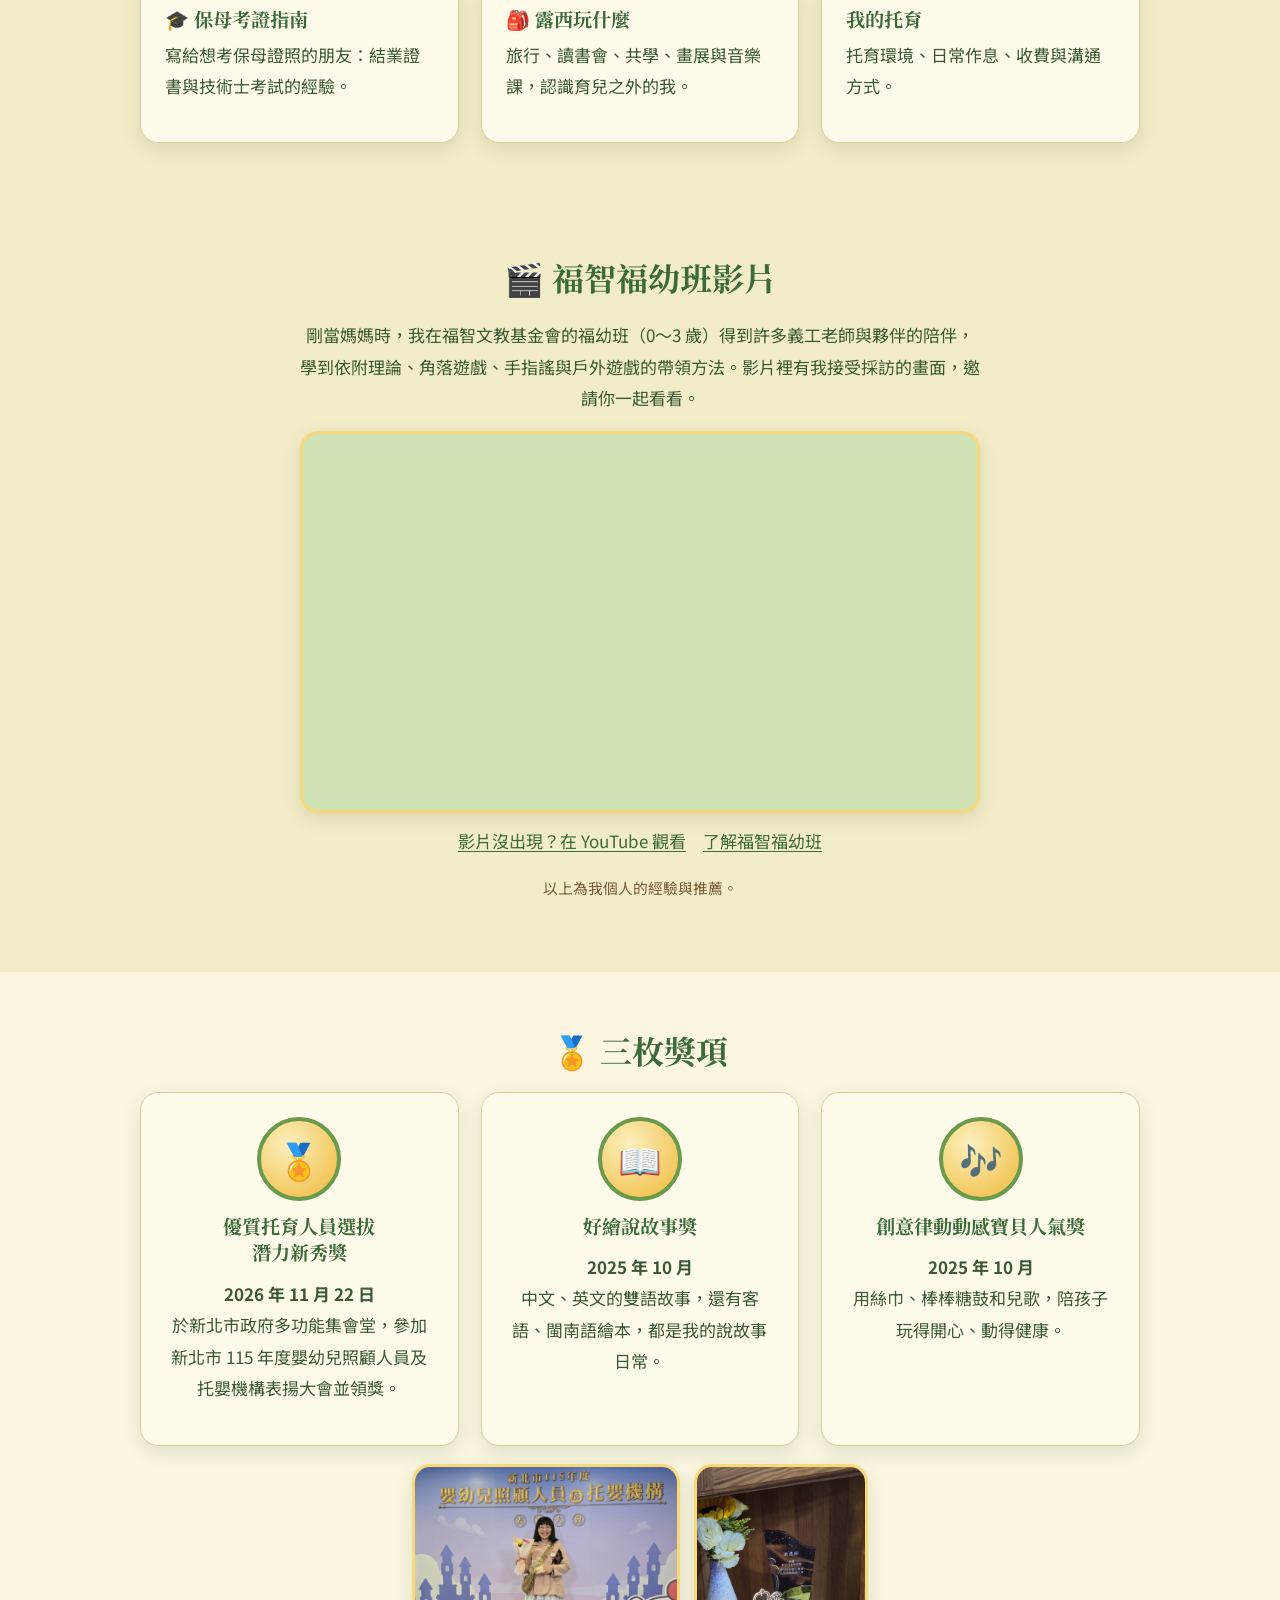
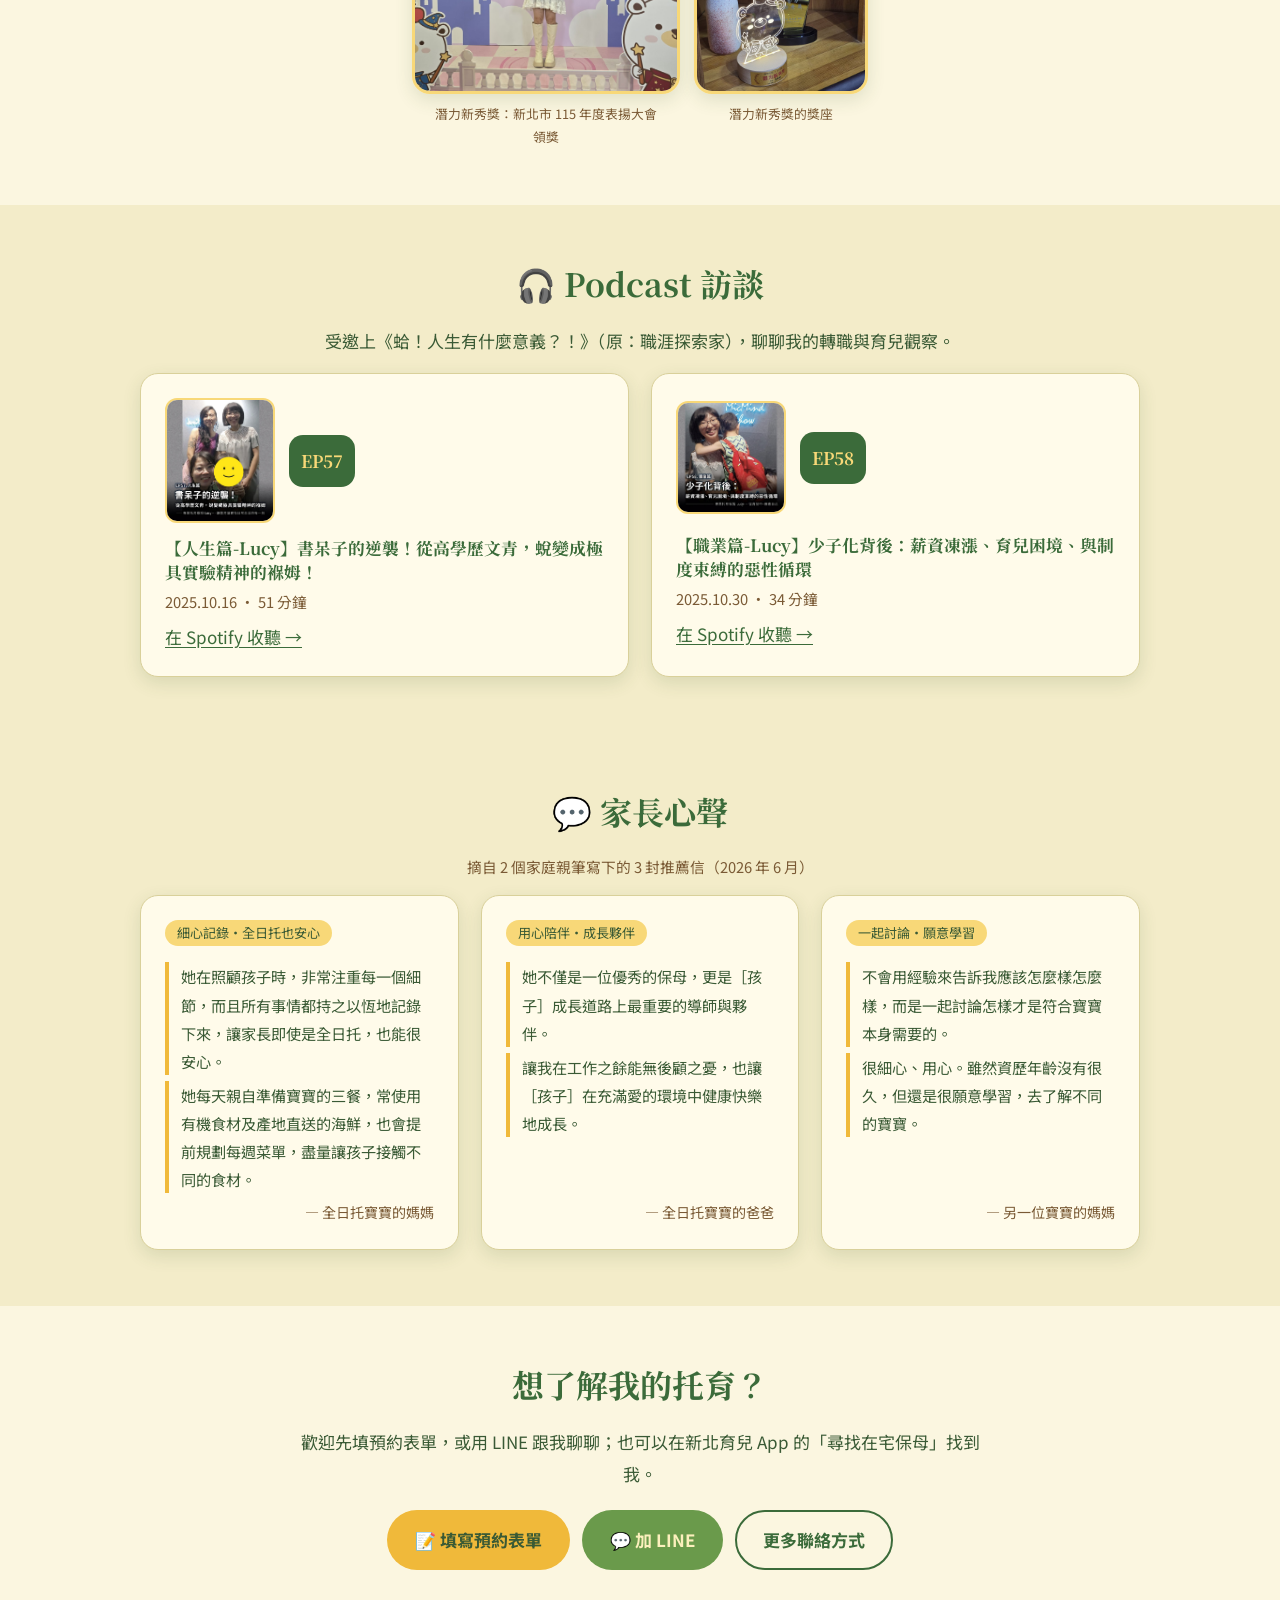
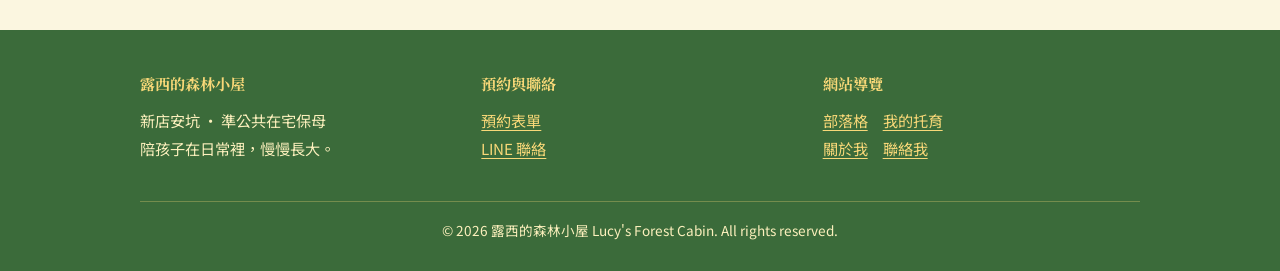
==== commit 2e343e2e: "Blog: add 露西玩什麼 category (travel, reading club, co-learning, exhibition, music class) Co-Authored-By" ====
--- a/index.html
+++ b/index.html
@@ -65,6 +65,7 @@
       <a class="card cat-card" href="blog.html#nanny"><h3>🏡 保母篇</h3><p>照顧別人的孩子，和照顧自己的孩子有什麼不一樣。</p></a>
       <a class="card cat-card" href="blog.html#study"><h3>📝 研習筆記</h3><p>參加研習與親子講座的筆記：急救、正向教養、教玩具、疫苗與用藥安全等。</p></a>
       <a class="card cat-card" href="blog.html#exam"><h3>🎓 保母考證指南</h3><p>寫給想考保母證照的朋友：結業證書與技術士考試的經驗。</p></a>
+      <a class="card cat-card" href="blog.html#play"><h3>🎒 露西玩什麼</h3><p>旅行、讀書會、共學、畫展與音樂課，認識育兒之外的我。</p></a>
       <a class="card cat-card" href="care.html"><h3>我的托育</h3><p>托育環境、日常作息、收費與溝通方式。</p></a>
     </div>
   </div>
